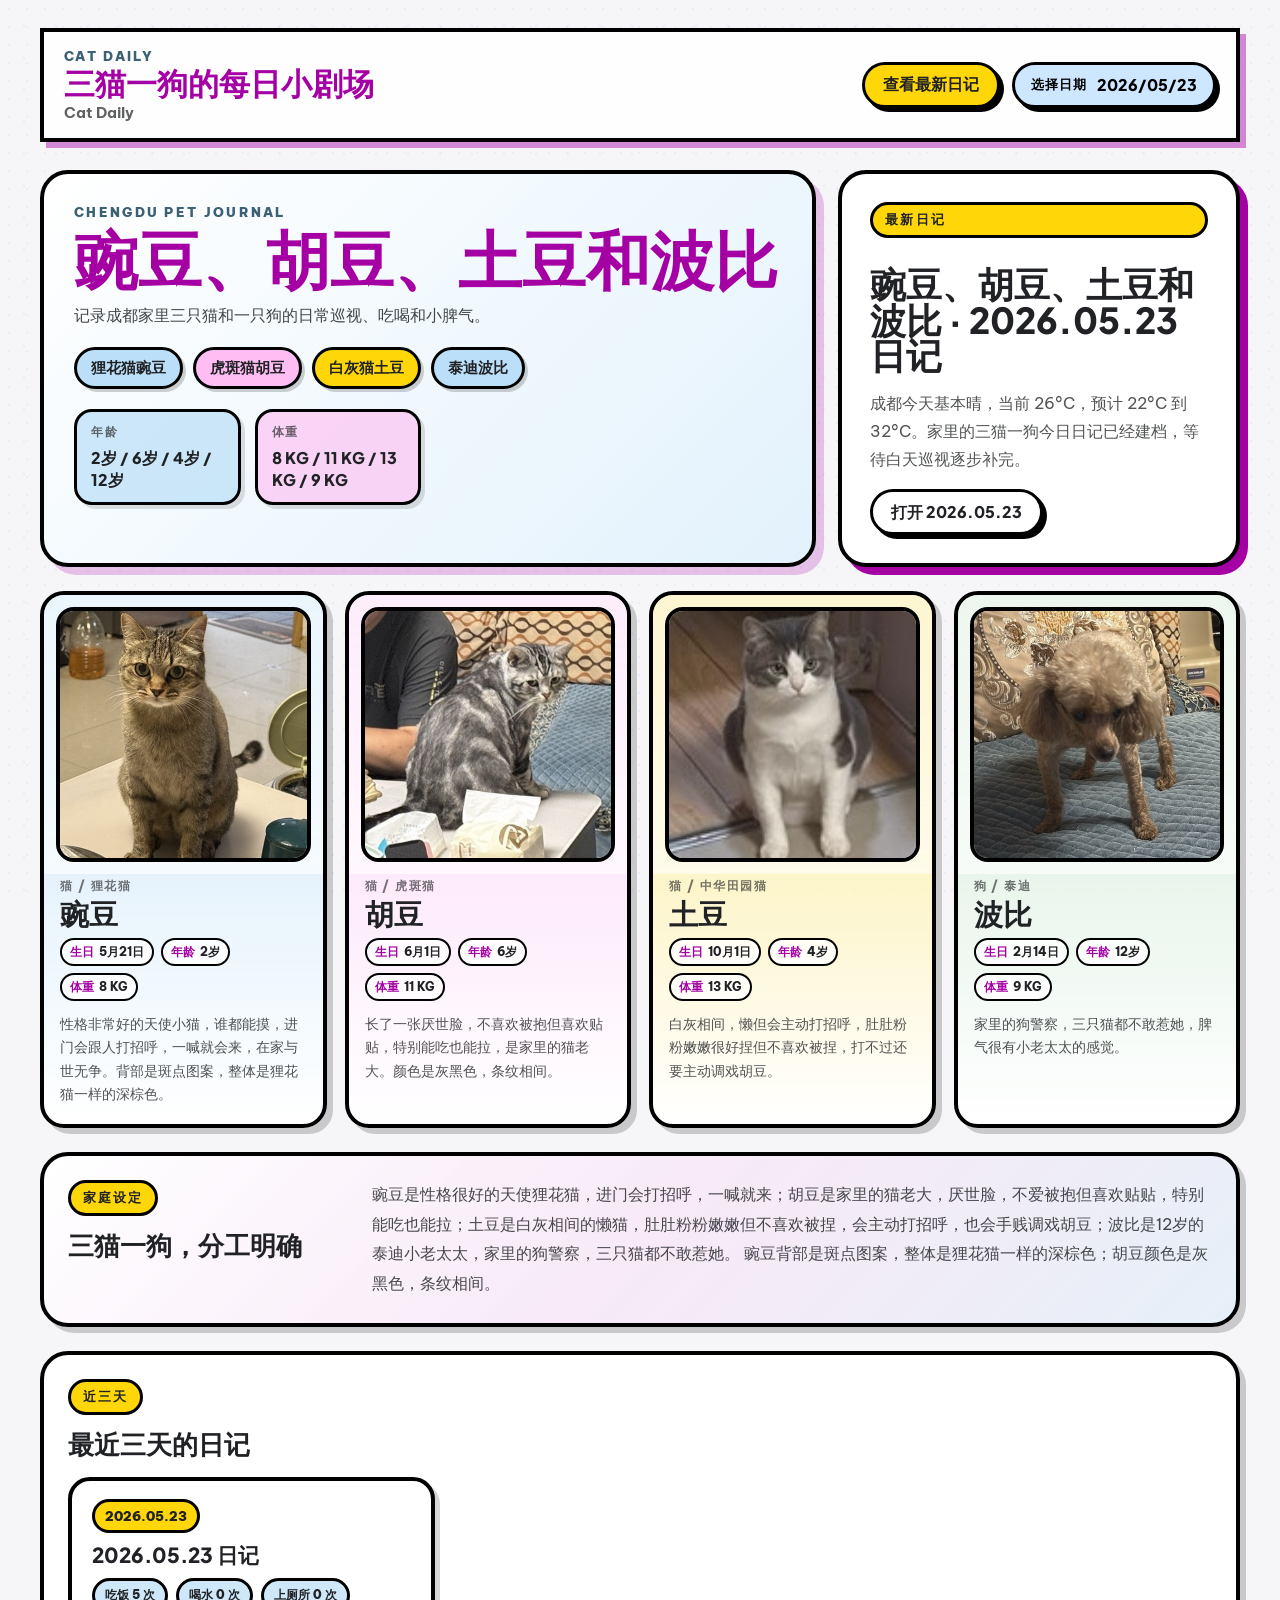
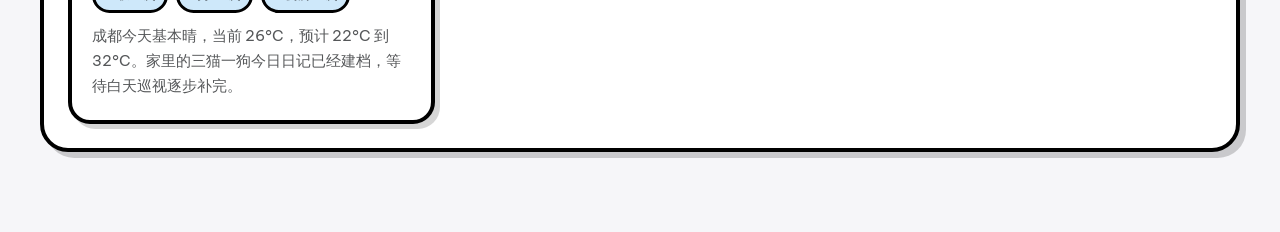
==== index.html @ d57e3977 "Deploy cat-daily site: 2026-06-02 23:33:23 +0800" ====
<!doctype html>
<html lang="zh-CN">
  <head>
    <meta charset="utf-8">
    <meta name="viewport" content="width=device-width, initial-scale=1">
    <title>三猫一狗的每日小剧场</title>
    <link rel="stylesheet" href="./site.css">
    <link rel="preconnect" href="https://fonts.googleapis.com">
    <link rel="preconnect" href="https://fonts.gstatic.com" crossorigin>
    <link href="https://fonts.googleapis.com/css2?family=Plus+Jakarta+Sans:wght@700;800&family=Be+Vietnam+Pro:wght@400;500;700;900&display=swap" rel="stylesheet">
  </head>
  <body>
    <div class="shell">
      <header class="topbar">
        <div class="brand">
          <p class="eyebrow">Cat Daily</p>
          <h1 class="brand-title">三猫一狗的每日小剧场</h1>
          <p class="brand-subtitle">Cat Daily</p>
        </div>
        <div class="topbar-actions">
          <a class="button button-primary" href="days/2026-05-23/index.html">查看最新日记</a>
          <div class="calendar-picker">
            <button id="calendar-trigger" class="date-picker-shell" type="button" aria-expanded="false" aria-controls="calendar-popover">
              <span class="date-picker-label">选择日期</span>
              <span id="calendar-trigger-text" class="date-picker-value">2026.05.23</span>
            </button>
            <div id="calendar-popover" class="calendar-popover" hidden>
              <div class="calendar-head">
                <button id="calendar-prev" class="calendar-nav" type="button" aria-label="上个月">←</button>
                <div id="calendar-month-label" class="calendar-month-label"></div>
                <button id="calendar-next" class="calendar-nav" type="button" aria-label="下个月">→</button>
              </div>
              <div class="calendar-legend" aria-hidden="true">
                <span class="calendar-legend-chip is-available">有日志</span>
                <span class="calendar-legend-chip is-unavailable">无日志</span>
              </div>
              <div class="calendar-weekdays">
                <span>日</span>
                <span>一</span>
                <span>二</span>
                <span>三</span>
                <span>四</span>
                <span>五</span>
                <span>六</span>
              </div>
              <div id="calendar-grid" class="calendar-grid"></div>
            </div>
          </div>
        </div>
      </header>

      <section class="home-hero">
        <div class="hero-copy-block">
          <p class="eyebrow">Chengdu Pet Journal</p>
          <h2 class="home-headline">豌豆、胡豆、土豆和波比</h2>
          <p class="lead profile-tagline">记录成都家里三只猫和一只狗的日常巡视、吃喝和小脾气。</p>
          <div class="chip-row"><span class="chip chip-primary">狸花猫豌豆</span><span class="chip chip-secondary">虎斑猫胡豆</span><span class="chip chip-tertiary">白灰猫土豆</span><span class="chip chip-primary">泰迪波比</span></div>
          <div class="profile-facts profile-facts-wide">
            
            <div class="fact-card">
              <p class="fact-label">年龄</p>
              <p class="fact-value">2岁 / 6岁 / 4岁 / 12岁</p>
            </div>
            
            <div class="fact-card">
              <p class="fact-label">体重</p>
              <p class="fact-value">8 KG / 11 KG / 13 KG / 9 KG</p>
            </div>
            
          </div>
        </div>
        <a class="latest-card panel panel-pop" href="days/2026-05-23/index.html" aria-label="查看最新日记">
          <span class="kicker">最新日记</span>
          <h3 class="latest-title">豌豆、胡豆、土豆和波比 · 2026.05.23 日记</h3>
          <p class="latest-summary">成都今天基本晴，当前 26°C，预计 22°C 到 32°C。家里的三猫一狗今日日记已经建档，等待白天巡视逐步补完。</p>
          <span class="pill-link latest-link">打开 2026.05.23</span>
        </a>
      </section>

      <section class="pet-roster" aria-label="宠物档案">
        
            <article class="pet-card tone-wandou">
              <div class="pet-avatar-wrap"><img class="pet-avatar-image" src="media/services/catdaily-journal/assets/references/wandou/crops/0011_IMG_3956.jpg" alt="豌豆"></div>
              <div class="pet-card-copy">
                <p class="pet-meta">猫 / 狸花猫</p>
                <h3 class="pet-name">豌豆</h3>
                <div class="pet-mini-facts"><span class="pet-mini-fact"><strong>生日</strong>5月21日</span><span class="pet-mini-fact"><strong>年龄</strong>2岁</span><span class="pet-mini-fact"><strong>体重</strong>8 KG</span></div>
                <p class="pet-personality">性格非常好的天使小猫，谁都能摸，进门会跟人打招呼，一喊就会来，在家与世无争。背部是斑点图案，整体是狸花猫一样的深棕色。</p>
              </div>
            </article>
            
            <article class="pet-card tone-hudou">
              <div class="pet-avatar-wrap"><img class="pet-avatar-image" src="media/services/catdaily-journal/assets/references/hudou/crops/0014_IMG_3966.jpg" alt="胡豆"></div>
              <div class="pet-card-copy">
                <p class="pet-meta">猫 / 虎斑猫</p>
                <h3 class="pet-name">胡豆</h3>
                <div class="pet-mini-facts"><span class="pet-mini-fact"><strong>生日</strong>6月1日</span><span class="pet-mini-fact"><strong>年龄</strong>6岁</span><span class="pet-mini-fact"><strong>体重</strong>11 KG</span></div>
                <p class="pet-personality">长了一张厌世脸，不喜欢被抱但喜欢贴贴，特别能吃也能拉，是家里的猫老大。颜色是灰黑色，条纹相间。</p>
              </div>
            </article>
            
            <article class="pet-card tone-tudou">
              <div class="pet-avatar-wrap"><img class="pet-avatar-image" src="media/services/catdaily-journal/assets/references/tudou/crops/0013_IMG_3978.jpg" alt="土豆"></div>
              <div class="pet-card-copy">
                <p class="pet-meta">猫 / 中华田园猫</p>
                <h3 class="pet-name">土豆</h3>
                <div class="pet-mini-facts"><span class="pet-mini-fact"><strong>生日</strong>10月1日</span><span class="pet-mini-fact"><strong>年龄</strong>4岁</span><span class="pet-mini-fact"><strong>体重</strong>13 KG</span></div>
                <p class="pet-personality">白灰相间，懒但会主动打招呼，肚肚粉粉嫩嫩很好捏但不喜欢被捏，打不过还要主动调戏胡豆。</p>
              </div>
            </article>
            
            <article class="pet-card tone-bobi">
              <div class="pet-avatar-wrap"><img class="pet-avatar-image" src="media/services/catdaily-journal/assets/references/bobi/crops/0005_IMG_3937.jpg" alt="波比"></div>
              <div class="pet-card-copy">
                <p class="pet-meta">狗 / 泰迪</p>
                <h3 class="pet-name">波比</h3>
                <div class="pet-mini-facts"><span class="pet-mini-fact"><strong>生日</strong>2月14日</span><span class="pet-mini-fact"><strong>年龄</strong>12岁</span><span class="pet-mini-fact"><strong>体重</strong>9 KG</span></div>
                <p class="pet-personality">家里的狗警察，三只猫都不敢惹她，脾气很有小老太太的感觉。</p>
              </div>
            </article>
            
      </section>

      <section class="panel story-panel">
        <div>
          <span class="kicker">家庭设定</span>
          <h2 class="section-title">三猫一狗，分工明确</h2>
        </div>
        <p class="story-panel-text">豌豆是性格很好的天使狸花猫，进门会打招呼，一喊就来；胡豆是家里的猫老大，厌世脸，不爱被抱但喜欢贴贴，特别能吃也能拉；土豆是白灰相间的懒猫，肚肚粉粉嫩嫩但不喜欢被捏，会主动打招呼，也会手贱调戏胡豆；波比是12岁的泰迪小老太太，家里的狗警察，三只猫都不敢惹她。 豌豆背部是斑点图案，整体是狸花猫一样的深棕色；胡豆颜色是灰黑色，条纹相间。</p>
      </section>

      <section id="archives" class="panel archive-panel">
        <span class="kicker">近三天</span>
        <h2 class="section-title">最近三天的日记</h2>
        <div class="archive-grid">
          
            <a class="archive-card" href="days/2026-05-23/index.html">
              <span class="archive-date">2026.05.23</span>
              <h3 class="archive-title">2026.05.23 日记</h3>
              <div class="archive-meta"><span class="archive-meta-chip">吃饭 5 次</span><span class="archive-meta-chip">喝水 0 次</span><span class="archive-meta-chip">上厕所 0 次</span></div>
              <p class="archive-summary">成都今天基本晴，当前 26°C，预计 22°C 到 32°C。家里的三猫一狗今日日记已经建档，等待白天巡视逐步补完。</p>
            </a>
            
        </div>
      </section>
    </div>
    <script>
      (function () {
        const days = {"2026-05-23": "days/2026-05-23/index.html"};
        const trigger = document.getElementById("calendar-trigger");
        const triggerText = document.getElementById("calendar-trigger-text");
        const popover = document.getElementById("calendar-popover");
        const grid = document.getElementById("calendar-grid");
        const monthLabel = document.getElementById("calendar-month-label");
        const prevButton = document.getElementById("calendar-prev");
        const nextButton = document.getElementById("calendar-next");
        if (!trigger || !triggerText || !popover || !grid || !monthLabel || !prevButton || !nextButton) {
          return;
        }

        const availableDates = Object.keys(days).sort();
        if (!availableDates.length) {
          return;
        }

        const selectedDate = "2026-05-23";
        let cursor = new Date(selectedDate + "T00:00:00");

        function formatMonthLabel(date) {
          return `${date.getFullYear()}年${String(date.getMonth() + 1).padStart(2, "0")}月`;
        }

        function formatDateKey(date) {
          const y = date.getFullYear();
          const m = String(date.getMonth() + 1).padStart(2, "0");
          const d = String(date.getDate()).padStart(2, "0");
          return `${y}-${m}-${d}`;
        }

        function formatDisplayValue(dateKey) {
          return dateKey.replace(/-/g, "/");
        }

        function renderCalendar() {
          const year = cursor.getFullYear();
          const month = cursor.getMonth();
          const firstDay = new Date(year, month, 1);
          const offset = firstDay.getDay();
          const start = new Date(year, month, 1 - offset);
          monthLabel.textContent = formatMonthLabel(cursor);
          grid.innerHTML = "";

          for (let index = 0; index < 42; index += 1) {
            const current = new Date(start);
            current.setDate(start.getDate() + index);
            const dateKey = formatDateKey(current);
            const isCurrentMonth = current.getMonth() === month;
            const isAvailable = Object.prototype.hasOwnProperty.call(days, dateKey);
            const isSelected = dateKey === selectedDate;

            const button = document.createElement("button");
            button.type = "button";
            button.className = "calendar-day";
            button.textContent = String(current.getDate());

            if (!isCurrentMonth) {
              button.classList.add("is-other-month");
            }
            if (isAvailable) {
              button.classList.add("is-available");
            } else {
              button.classList.add("is-unavailable");
            }
            if (isSelected) {
              button.classList.add("is-selected");
            }

            if (isAvailable) {
              button.addEventListener("click", () => {
                window.location.href = days[dateKey];
              });
            } else {
              button.disabled = true;
            }

            grid.appendChild(button);
          }
          triggerText.textContent = formatDisplayValue(selectedDate);
        }

        trigger.addEventListener("click", () => {
          const nextState = popover.hidden;
          popover.hidden = !nextState;
          trigger.setAttribute("aria-expanded", String(nextState));
        });

        document.addEventListener("click", (event) => {
          if (popover.hidden) {
            return;
          }
          if (popover.contains(event.target) || trigger.contains(event.target)) {
            return;
          }
          popover.hidden = true;
          trigger.setAttribute("aria-expanded", "false");
        });

        prevButton.addEventListener("click", () => {
          cursor = new Date(cursor.getFullYear(), cursor.getMonth() - 1, 1);
          renderCalendar();
        });

        nextButton.addEventListener("click", () => {
          cursor = new Date(cursor.getFullYear(), cursor.getMonth() + 1, 1);
          renderCalendar();
        });

        renderCalendar();
      })();
    </script>
  </body>
</html>
---- site.css ----
:root {
  --bg: #f6f6f9;
  --paper: #ffffff;
  --ink: #202225;
  --primary: #3c6074;
  --primary-soft: #bbdff8;
  --secondary: #a400a4;
  --secondary-soft: #ffbdf3;
  --tertiary: #ffd709;
  --night: #171b3a;
  --border: #000000;
  --shadow: 8px 8px 0 0 var(--secondary);
  --shadow-soft: 6px 6px 0 0 rgba(0, 0, 0, 0.18);
  --radius-lg: 28px;
  --radius-md: 20px;
  --radius-sm: 14px;
}

* {
  box-sizing: border-box;
}

html {
  scroll-behavior: smooth;
}

body {
  margin: 0;
  font-family: "Be Vietnam Pro", "Noto Sans SC", sans-serif;
  color: var(--ink);
  background:
    radial-gradient(circle at 15% 20%, rgba(164, 0, 164, 0.08), transparent 0 18rem),
    radial-gradient(circle at 85% 10%, rgba(60, 96, 116, 0.12), transparent 0 20rem),
    radial-gradient(circle at 50% 80%, rgba(255, 215, 9, 0.1), transparent 0 18rem),
    var(--bg);
}

body::before {
  content: "";
  position: fixed;
  inset: 0;
  pointer-events: none;
  opacity: 0.06;
  background-image:
    radial-gradient(var(--primary) 1.5px, transparent 1.5px),
    radial-gradient(var(--secondary) 1px, transparent 1px);
  background-size: 18px 18px, 32px 32px;
  background-position: 0 0, 8px 10px;
}

a {
  color: inherit;
  text-decoration: none;
}

img {
  display: block;
  max-width: 100%;
}

.shell {
  position: relative;
  z-index: 1;
  max-width: 1240px;
  margin: 0 auto;
  padding: 28px 20px 80px;
}

.topbar {
  position: sticky;
  top: 0;
  z-index: 20;
  display: flex;
  justify-content: space-between;
  align-items: center;
  gap: 16px;
  margin-bottom: 28px;
  padding: 16px 20px;
  border: 4px solid var(--border);
  background: rgba(255, 255, 255, 0.86);
  backdrop-filter: blur(10px);
  box-shadow: 6px 6px 0 0 rgba(164, 0, 164, 0.45);
}

.brand {
  display: flex;
  flex-direction: column;
  gap: 4px;
}

.eyebrow {
  margin: 0;
  font-size: 0.8rem;
  font-weight: 900;
  text-transform: uppercase;
  letter-spacing: 0.18em;
  color: var(--primary);
}

.brand-title {
  margin: 0;
  font-family: "Plus Jakarta Sans", "Noto Sans SC", sans-serif;
  font-size: clamp(1.6rem, 2.4vw, 2.6rem);
  font-weight: 900;
  line-height: 1;
  color: var(--secondary);
}

.brand-subtitle {
  margin: 0;
  font-size: 0.95rem;
  font-weight: 700;
  color: rgba(32, 34, 37, 0.72);
}

.topbar-actions {
  display: flex;
  flex-wrap: wrap;
  gap: 12px;
  justify-content: flex-end;
}

.date-picker-shell {
  display: inline-flex;
  align-items: center;
  gap: 10px;
  min-height: 46px;
  padding: 0 16px;
  border: 3px solid var(--border);
  border-radius: 999px;
  background: #cce7ff;
  box-shadow: 4px 4px 0 0 var(--border);
  font-family: "Plus Jakarta Sans", "Noto Sans SC", sans-serif;
  font-weight: 800;
  cursor: pointer;
}

.date-picker-label {
  font-size: 0.82rem;
  letter-spacing: 0.08em;
  text-transform: uppercase;
}

.date-picker-value {
  font-size: 1rem;
}

.calendar-picker {
  position: relative;
}

.calendar-popover {
  position: absolute;
  top: calc(100% + 14px);
  right: 0;
  width: 360px;
  padding: 18px;
  border: 4px solid var(--border);
  border-radius: 24px;
  background: linear-gradient(180deg, rgba(255, 255, 255, 0.98), rgba(255, 189, 243, 0.18));
  box-shadow: 10px 10px 0 0 rgba(164, 0, 164, 0.28);
}

.calendar-legend {
  display: flex;
  gap: 10px;
  margin-bottom: 12px;
}

.calendar-legend-chip {
  display: inline-flex;
  align-items: center;
  justify-content: center;
  padding: 6px 12px;
  border: 3px solid var(--border);
  border-radius: 999px;
  font-size: 0.76rem;
  font-weight: 900;
  letter-spacing: 0.08em;
}

.calendar-legend-chip.is-available {
  background: linear-gradient(180deg, rgba(255, 215, 9, 0.95), rgba(255, 240, 166, 0.95));
  box-shadow: 4px 4px 0 0 rgba(164, 0, 164, 0.18);
}

.calendar-legend-chip.is-unavailable {
  background: #ececf0;
  color: rgba(32, 34, 37, 0.44);
  border-color: rgba(0, 0, 0, 0.24);
  filter: grayscale(1);
}

.calendar-head {
  display: grid;
  grid-template-columns: 48px 1fr 48px;
  align-items: center;
  gap: 10px;
  margin-bottom: 14px;
}

.calendar-month-label {
  text-align: center;
  font-family: "Plus Jakarta Sans", "Noto Sans SC", sans-serif;
  font-size: 1.2rem;
  font-weight: 900;
}

.calendar-nav {
  min-height: 44px;
  border: 3px solid var(--border);
  border-radius: 16px;
  background: var(--paper);
  font-family: "Plus Jakarta Sans", "Noto Sans SC", sans-serif;
  font-size: 1.2rem;
  font-weight: 900;
  cursor: pointer;
  box-shadow: 4px 4px 0 0 var(--border);
}

.calendar-weekdays,
.calendar-grid {
  display: grid;
  grid-template-columns: repeat(7, minmax(0, 1fr));
  gap: 8px;
}

.calendar-weekdays {
  margin-bottom: 10px;
}

.calendar-weekdays span {
  text-align: center;
  font-size: 0.85rem;
  font-weight: 900;
  color: rgba(32, 34, 37, 0.68);
}

.calendar-day {
  min-height: 42px;
  border: 3px solid var(--border);
  border-radius: 14px;
  background: var(--paper);
  font-family: "Plus Jakarta Sans", "Noto Sans SC", sans-serif;
  font-size: 0.98rem;
  font-weight: 900;
  cursor: pointer;
  transition: transform 0.18s ease, box-shadow 0.18s ease, background 0.18s ease;
}

.calendar-day.is-available {
  background: linear-gradient(180deg, rgba(255, 215, 9, 0.95), rgba(255, 240, 166, 0.95));
  box-shadow: 5px 5px 0 0 rgba(164, 0, 164, 0.22);
}

.calendar-day.is-available:hover {
  transform: translate(-1px, -1px) rotate(-2deg);
  box-shadow: 7px 7px 0 0 rgba(164, 0, 164, 0.28);
}

.calendar-day.is-selected {
  background: linear-gradient(180deg, rgba(164, 0, 164, 0.92), rgba(214, 89, 214, 0.92));
  color: #ffffff;
  box-shadow: 6px 6px 0 0 rgba(0, 0, 0, 0.2);
}

.calendar-day.is-unavailable {
  background: #ececf0;
  color: rgba(32, 34, 37, 0.4);
  border-color: rgba(0, 0, 0, 0.26);
  filter: grayscale(1);
  cursor: not-allowed;
}

.calendar-day.is-other-month {
  opacity: 0.42;
}

.button,
.pill-link {
  display: inline-flex;
  align-items: center;
  justify-content: center;
  gap: 8px;
  min-height: 46px;
  padding: 0 18px;
  border: 3px solid var(--border);
  border-radius: 999px;
  background: var(--paper);
  font-family: "Plus Jakarta Sans", "Noto Sans SC", sans-serif;
  font-weight: 800;
  cursor: pointer;
  transition: transform 0.18s ease, box-shadow 0.18s ease, background 0.18s ease;
}

.button:hover,
.pill-link:hover {
  transform: translate(2px, 2px);
  box-shadow: none;
}

.button-primary {
  background: var(--tertiary);
  box-shadow: 4px 4px 0 0 var(--border);
}

.button-secondary {
  background: var(--primary-soft);
  box-shadow: 4px 4px 0 0 var(--border);
}

.hero-grid,
.archive-grid,
.stat-grid,
.phase-grid {
  display: grid;
  gap: 22px;
}

.hero-grid {
  grid-template-columns: 1.2fr 1fr;
  align-items: start;
  margin-bottom: 28px;
}

.hero-grid-single {
  grid-template-columns: 1fr;
}

.home-hero {
  display: grid;
  grid-template-columns: minmax(0, 1.45fr) minmax(320px, 0.75fr);
  gap: 22px;
  align-items: stretch;
  margin-bottom: 24px;
}

.hero-copy-block {
  padding: 30px;
  border: 4px solid var(--border);
  border-radius: var(--radius-lg);
  background:
    linear-gradient(135deg, rgba(255, 255, 255, 0.96), rgba(187, 223, 248, 0.42)),
    var(--paper);
  box-shadow: 8px 8px 0 0 rgba(164, 0, 164, 0.22);
}

.home-headline {
  margin: 8px 0 12px;
  font-family: "Plus Jakarta Sans", "Noto Sans SC", sans-serif;
  font-size: clamp(2.4rem, 5vw, 5.8rem);
  line-height: 0.95;
  font-weight: 900;
  color: var(--secondary);
}

.latest-card {
  display: flex;
  flex-direction: column;
  justify-content: space-between;
  gap: 16px;
  padding: 28px;
  background:
    linear-gradient(180deg, rgba(255, 215, 9, 0.82), rgba(255, 255, 255, 0.98));
  transition: transform 0.18s ease, box-shadow 0.18s ease;
}

.latest-card:hover {
  transform: translate(2px, 2px) rotate(1deg);
  box-shadow: 4px 4px 0 0 rgba(164, 0, 164, 0.42);
}

.latest-title {
  margin: 0;
  font-family: "Plus Jakarta Sans", "Noto Sans SC", sans-serif;
  font-size: clamp(1.7rem, 2.8vw, 3.1rem);
  line-height: 1;
  font-weight: 900;
}

.latest-summary {
  margin: 0;
  line-height: 1.75;
  color: rgba(32, 34, 37, 0.78);
}

.latest-link {
  align-self: flex-start;
  background: var(--paper);
  box-shadow: 4px 4px 0 0 var(--border);
}

.panel {
  border: 4px solid var(--border);
  border-radius: var(--radius-lg);
  background: var(--paper);
  box-shadow: var(--shadow-soft);
}

.panel-pop {
  box-shadow: var(--shadow);
}

.profile-panel {
  padding: 28px;
  transform: rotate(-1deg);
}

.profile-panel-wide {
  transform: none;
}

.profile-grid {
  display: grid;
  grid-template-columns: 280px 1fr;
  gap: 28px;
  align-items: start;
}

.profile-grid-wide {
  grid-template-columns: minmax(280px, 380px) 1fr;
  gap: 34px;
  align-items: start;
}

.avatar-frame {
  position: relative;
  padding: 14px 14px 28px;
  border: 4px solid var(--border);
  border-radius: var(--radius-md);
  background: var(--paper);
  box-shadow: 6px 6px 0 0 rgba(164, 0, 164, 0.22);
  transform: rotate(2deg);
}

.avatar-frame-portrait {
  padding: 14px;
  border-radius: 30px;
  transform: rotate(-1deg);
}

.avatar-image {
  aspect-ratio: 1 / 1;
  border: 4px solid var(--border);
  border-radius: 24px;
  background: linear-gradient(135deg, var(--primary-soft), #e7f3ff);
  object-fit: cover;
}

.avatar-image-portrait {
  width: 100%;
  height: auto;
  aspect-ratio: auto;
  border-radius: 24px;
  object-fit: contain;
  object-position: center center;
}

.avatar-caption {
  margin: 14px 0 0;
  text-align: center;
  font-size: 0.86rem;
  font-weight: 900;
  letter-spacing: 0.16em;
  text-transform: uppercase;
  color: var(--primary);
}

.photo-badge {
  position: absolute;
  top: -16px;
  left: 18px;
  display: inline-flex;
  padding: 8px 14px;
  border: 3px solid var(--border);
  border-radius: 999px;
  background: var(--tertiary);
  font-size: 0.78rem;
  font-weight: 900;
  letter-spacing: 0.12em;
  text-transform: uppercase;
  box-shadow: 4px 4px 0 0 rgba(0, 0, 0, 0.16);
}

.profile-copy {
  display: flex;
  flex-direction: column;
}

.profile-title-row {
  display: flex;
  flex-wrap: wrap;
  align-items: center;
  gap: 12px;
  margin-bottom: 4px;
}

.profile-name {
  margin: 0;
}

.gender-badge {
  position: relative;
  display: inline-grid;
  place-items: center;
  width: 84px;
  height: 84px;
  font-family: "Plus Jakarta Sans", "Noto Sans SC", sans-serif;
  font-size: 2.2rem;
  font-weight: 900;
  line-height: 1;
  color: #151515;
  transform: rotate(4deg);
  isolation: isolate;
}

.gender-badge::before {
  content: "";
  position: absolute;
  inset: 0;
  border: 4px solid var(--border);
  border-radius: 999px;
  background: linear-gradient(180deg, rgba(255, 215, 9, 0.98), rgba(255, 232, 138, 0.98));
  z-index: -1;
}

.gender-badge::after {
  content: "";
  position: absolute;
  inset: 10px -8px -8px 10px;
  border-radius: 999px;
  background: rgba(255, 189, 243, 0.95);
  z-index: -2;
}

.profile-tagline {
  margin-top: 6px;
  margin-bottom: 16px;
}

.headline {
  margin: 0 0 12px;
  font-family: "Plus Jakarta Sans", "Noto Sans SC", sans-serif;
  font-size: clamp(2rem, 3.2vw, 3.6rem);
  line-height: 0.95;
  font-weight: 900;
}

.headline strong {
  color: var(--secondary);
}

.lead {
  margin: 0;
  font-size: 1.02rem;
  line-height: 1.75;
  color: rgba(32, 34, 37, 0.84);
}

.chip-row {
  display: flex;
  flex-wrap: wrap;
  gap: 10px;
  margin: 18px 0 20px;
}

.chip {
  padding: 8px 14px;
  border: 3px solid var(--border);
  border-radius: 999px;
  font-size: 0.92rem;
  font-weight: 900;
  box-shadow: 3px 3px 0 0 rgba(0, 0, 0, 0.18);
}

.chip-primary {
  background: var(--primary-soft);
}

.chip-secondary {
  background: var(--secondary-soft);
}

.chip-tertiary {
  background: var(--tertiary);
}

.profile-facts {
  display: grid;
  grid-template-columns: repeat(2, minmax(0, 1fr));
  gap: 12px;
  margin: 8px 0 20px;
}

.profile-facts-wide {
  grid-template-columns: repeat(4, minmax(0, 1fr));
  gap: 14px;
}

.fact-card {
  padding: 12px 14px;
  border: 3px solid var(--border);
  border-radius: 18px;
  background: rgba(255, 255, 255, 0.92);
  box-shadow: 4px 4px 0 0 rgba(0, 0, 0, 0.12);
}

.fact-card:nth-child(4n + 1) {
  background: rgba(187, 223, 248, 0.72);
}

.fact-card:nth-child(4n + 2) {
  background: rgba(255, 189, 243, 0.62);
}

.fact-card:nth-child(4n + 3) {
  background: rgba(255, 215, 9, 0.5);
}

.fact-label {
  margin: 0 0 6px;
  font-size: 0.76rem;
  font-weight: 900;
  letter-spacing: 0.14em;
  text-transform: uppercase;
  color: rgba(32, 34, 37, 0.66);
}

.fact-value {
  margin: 0;
  font-family: "Plus Jakarta Sans", "Noto Sans SC", sans-serif;
  font-size: 1rem;
  font-weight: 800;
  line-height: 1.35;
}

.pet-roster {
  display: grid;
  grid-template-columns: repeat(4, minmax(0, 1fr));
  gap: 18px;
  margin: 0 0 24px;
}

.pet-card {
  display: flex;
  flex-direction: column;
  min-width: 0;
  border: 4px solid var(--border);
  border-radius: 24px;
  background: var(--paper);
  box-shadow: 6px 6px 0 0 rgba(0, 0, 0, 0.18);
  overflow: hidden;
  transition: transform 0.18s ease, box-shadow 0.18s ease;
}

.pet-card:hover {
  transform: translateY(-4px);
  box-shadow: 8px 8px 0 0 rgba(164, 0, 164, 0.22);
}

.pet-card.tone-wandou {
  background: linear-gradient(180deg, rgba(187, 223, 248, 0.78), #fff);
}

.pet-card.tone-hudou {
  background: linear-gradient(180deg, rgba(255, 189, 243, 0.64), #fff);
}

.pet-card.tone-tudou {
  background: linear-gradient(180deg, rgba(255, 215, 9, 0.46), #fff);
}

.pet-card.tone-bobi {
  background: linear-gradient(180deg, rgba(198, 229, 205, 0.82), #fff);
}

.pet-avatar-wrap {
  padding: 12px;
  background: rgba(255, 255, 255, 0.6);
}

.pet-avatar-image,
.pet-avatar-placeholder {
  width: 100%;
  aspect-ratio: 1 / 1;
  border: 4px solid var(--border);
  border-radius: 18px;
  object-fit: cover;
  background: linear-gradient(135deg, rgba(187, 223, 248, 0.8), rgba(255, 215, 9, 0.55));
}

.pet-avatar-placeholder {
  display: grid;
  place-items: center;
  font-family: "Plus Jakarta Sans", "Noto Sans SC", sans-serif;
  font-size: 1.8rem;
  font-weight: 900;
  color: var(--primary);
}

.pet-card-copy {
  display: flex;
  flex: 1;
  flex-direction: column;
  padding: 4px 16px 18px;
}

.pet-meta {
  margin: 0 0 4px;
  font-size: 0.78rem;
  font-weight: 900;
  letter-spacing: 0.12em;
  text-transform: uppercase;
  color: rgba(32, 34, 37, 0.62);
}

.pet-name {
  margin: 0 0 10px;
  font-family: "Plus Jakarta Sans", "Noto Sans SC", sans-serif;
  font-size: 1.8rem;
  line-height: 1;
  font-weight: 900;
}

.pet-mini-facts {
  display: flex;
  flex-wrap: wrap;
  gap: 7px;
  margin-bottom: 12px;
}

.pet-mini-fact {
  display: inline-flex;
  gap: 5px;
  align-items: center;
  padding: 5px 8px;
  border: 2px solid var(--border);
  border-radius: 999px;
  background: rgba(255, 255, 255, 0.78);
  font-size: 0.74rem;
  font-weight: 800;
  line-height: 1.2;
}

.pet-mini-fact strong {
  font-weight: 900;
  color: var(--secondary);
}

.pet-personality {
  margin: 0;
  font-size: 0.9rem;
  line-height: 1.62;
  color: rgba(32, 34, 37, 0.78);
}

.story-panel {
  display: grid;
  grid-template-columns: 280px 1fr;
  gap: 24px;
  align-items: start;
  margin-bottom: 24px;
  padding: 24px;
  background: linear-gradient(135deg, rgba(255, 255, 255, 0.96), rgba(255, 189, 243, 0.22), rgba(187, 223, 248, 0.26));
}

.story-panel-text {
  margin: 0;
  font-size: 1rem;
  line-height: 1.85;
  color: rgba(32, 34, 37, 0.82);
}

.featured-panel {
  padding: 26px;
  background: linear-gradient(180deg, rgba(255, 255, 255, 0.98), rgba(255, 189, 243, 0.26));
  transform: rotate(1deg);
}

.section-title {
  margin: 0 0 14px;
  font-family: "Plus Jakarta Sans", "Noto Sans SC", sans-serif;
  font-size: clamp(1.4rem, 2vw, 2rem);
  font-weight: 900;
}

.kicker {
  display: inline-flex;
  margin-bottom: 12px;
  padding: 6px 12px;
  border: 3px solid var(--border);
  border-radius: 999px;
  background: var(--tertiary);
  font-size: 0.8rem;
  font-weight: 900;
  letter-spacing: 0.16em;
  text-transform: uppercase;
}

.featured-summary {
  margin: 14px 0 18px;
  line-height: 1.75;
}

.stat-grid {
  grid-template-columns: repeat(3, minmax(0, 1fr));
  margin-bottom: 28px;
}

.stat-card {
  padding: 20px;
  border: 4px solid var(--border);
  border-radius: var(--radius-md);
  background: var(--paper);
}

.stat-card.food {
  background: linear-gradient(180deg, rgba(187, 223, 248, 0.96), rgba(255, 255, 255, 1));
}

.stat-card.water {
  background: linear-gradient(180deg, rgba(255, 189, 243, 0.78), rgba(255, 255, 255, 1));
}

.stat-card.litter {
  background: linear-gradient(180deg, rgba(255, 215, 9, 0.54), rgba(255, 255, 255, 1));
}

.stat-label {
  margin: 0 0 8px;
  font-size: 0.8rem;
  font-weight: 900;
  letter-spacing: 0.16em;
  text-transform: uppercase;
}

.stat-value {
  margin: 0;
  font-family: "Plus Jakarta Sans", "Noto Sans SC", sans-serif;
  font-size: clamp(1.5rem, 3vw, 2.6rem);
  font-weight: 900;
}

.stat-detail {
  margin: 10px 0 0;
  font-size: 0.95rem;
  line-height: 1.6;
  color: rgba(32, 34, 37, 0.72);
}

.schedule-panel,
.archive-panel,
.summary-panel,
.phase-section {
  padding: 24px;
}

.schedule-list {
  display: grid;
  gap: 14px;
}

.schedule-item {
  display: flex;
  gap: 14px;
  align-items: start;
  padding: 14px 16px;
  border: 3px solid var(--border);
  border-radius: 18px;
  background: rgba(255, 255, 255, 0.74);
}

.schedule-time {
  flex: 0 0 116px;
  font-family: "Plus Jakarta Sans", "Noto Sans SC", sans-serif;
  font-weight: 900;
  color: var(--secondary);
}

.archive-grid {
  grid-template-columns: repeat(3, minmax(0, 1fr));
}

.archive-card {
  display: flex;
  flex-direction: column;
  gap: 10px;
  padding: 18px 20px 22px;
  border: 4px solid var(--border);
  border-radius: 22px;
  background: var(--paper);
  box-shadow: 5px 5px 0 0 rgba(0, 0, 0, 0.16);
  transition: transform 0.18s ease, box-shadow 0.18s ease;
}

.archive-card:hover {
  transform: translateY(-4px) rotate(1deg);
  box-shadow: 8px 8px 0 0 rgba(164, 0, 164, 0.22);
}

.archive-date {
  display: inline-flex;
  align-self: start;
  padding: 6px 10px;
  border: 3px solid var(--border);
  border-radius: 999px;
  background: var(--tertiary);
  font-size: 0.82rem;
  font-weight: 900;
}

.archive-title {
  margin: 0;
  font-family: "Plus Jakarta Sans", "Noto Sans SC", sans-serif;
  font-size: 1.3rem;
  font-weight: 900;
  line-height: 1.2;
}

.archive-summary {
  margin: 0;
  font-size: 0.95rem;
  line-height: 1.65;
  color: rgba(32, 34, 37, 0.76);
}

.archive-meta {
  display: flex;
  flex-wrap: wrap;
  gap: 8px;
}

.archive-meta-chip {
  display: inline-flex;
  padding: 6px 10px;
  border: 3px solid var(--border);
  border-radius: 999px;
  background: rgba(187, 223, 248, 0.72);
  font-size: 0.78rem;
  font-weight: 900;
}

.day-layout {
  display: grid;
  gap: 26px;
}

.summary-panel {
  display: grid;
  grid-template-columns: 320px 1fr;
  gap: 24px;
  align-items: start;
  margin-bottom: 28px;
}

.cover-frame {
  padding: 16px 16px 24px;
}

.stamp-frame {
  position: relative;
  border: 0;
  border-radius: 26px;
  background:
    linear-gradient(135deg, rgba(255, 215, 9, 0.36), rgba(255, 189, 243, 0.28), rgba(187, 223, 248, 0.42));
  box-shadow: 6px 6px 0 0 rgba(255, 215, 9, 0.28);
  overflow: hidden;
  isolation: isolate;
}

.stamp-frame::before {
  content: "";
  position: absolute;
  inset: 0;
  z-index: 2;
  pointer-events: none;
  background:
    radial-gradient(circle at 14px 0, var(--paper) 0 7px, transparent 7.5px) top left / 28px 16px repeat-x,
    radial-gradient(circle at 14px 100%, var(--paper) 0 7px, transparent 7.5px) bottom left / 28px 16px repeat-x,
    radial-gradient(circle at 0 14px, var(--paper) 0 7px, transparent 7.5px) top left / 16px 28px repeat-y,
    radial-gradient(circle at 100% 14px, var(--paper) 0 7px, transparent 7.5px) top right / 16px 28px repeat-y;
}

.stamp-frame-cover::after,
.stamp-frame-slot::after {
  content: "";
  position: absolute;
  inset: 10px;
  z-index: 0;
  border: 3px dashed rgba(0, 0, 0, 0.22);
  border-radius: 20px;
}

.cover-image {
  position: relative;
  z-index: 1;
  aspect-ratio: 1 / 1;
  border: 0;
  border-radius: 14px;
  object-fit: cover;
  background: linear-gradient(135deg, rgba(187, 223, 248, 0.7), rgba(255, 189, 243, 0.6));
}

.previewable-image {
  cursor: zoom-in;
  transition: transform 0.18s ease;
}

.previewable-image:hover {
  transform: scale(1.015);
}

.previewable-image:focus-visible {
  outline: 4px solid rgba(164, 0, 164, 0.55);
  outline-offset: 3px;
}

.date-badge {
  display: inline-flex;
  margin-bottom: 14px;
  padding: 8px 14px;
  border: 3px solid var(--border);
  border-radius: 999px;
  background: var(--tertiary);
  font-weight: 900;
}

.story-box {
  padding: 18px 20px;
  border: 3px dashed var(--border);
  border-radius: 18px;
  background: rgba(255, 215, 9, 0.14);
  line-height: 1.8;
}

.phase-section {
  border: 4px solid var(--border);
  border-radius: var(--radius-lg);
}

.phase-midnight {
  background: linear-gradient(180deg, rgba(23, 27, 58, 0.96), rgba(52, 58, 114, 0.92));
  color: #ffffff;
}

.phase-daylight {
  background: linear-gradient(180deg, rgba(187, 223, 248, 0.72), rgba(255, 255, 255, 0.95));
}

.phase-evening {
  background: linear-gradient(180deg, rgba(255, 215, 9, 0.36), rgba(255, 189, 243, 0.24), rgba(255, 255, 255, 0.94));
}

.phase-header {
  display: flex;
  align-items: center;
  gap: 14px;
  margin-bottom: 18px;
}

.phase-title {
  margin: 0;
  display: inline-flex;
  padding: 8px 14px;
  border: 3px solid var(--border);
  border-radius: 999px;
  background: var(--paper);
  font-family: "Plus Jakarta Sans", "Noto Sans SC", sans-serif;
  font-size: 1.1rem;
  font-weight: 900;
  color: var(--ink);
}

.phase-rule {
  flex: 1;
  height: 4px;
  border-radius: 999px;
  background: currentColor;
  opacity: 0.35;
}

.phase-grid {
  grid-template-columns: repeat(4, minmax(0, 1fr));
}

.slot-card {
  display: flex;
  flex-direction: column;
  gap: 10px;
  padding: 12px 12px 18px;
  border: 4px solid var(--border);
  border-radius: 20px;
  background: var(--paper);
  color: var(--ink);
  box-shadow: 4px 4px 0 0 rgba(0, 0, 0, 0.15);
  transition: transform 0.18s ease, box-shadow 0.18s ease;
}

.slot-card:hover {
  transform: translateY(-3px);
  box-shadow: 6px 6px 0 0 rgba(164, 0, 164, 0.18);
}

.slot-card:nth-child(odd) {
  transform: rotate(-1.2deg);
}

.slot-card:nth-child(even) {
  transform: rotate(1.2deg);
}

.slot-card:nth-child(odd):hover,
.slot-card:nth-child(even):hover {
  transform: translateY(-3px) rotate(0deg);
}

.slot-image {
  position: relative;
  z-index: 1;
  aspect-ratio: 1 / 1;
  border: 0;
  border-radius: 12px;
  background: linear-gradient(135deg, rgba(187, 223, 248, 0.8), rgba(255, 189, 243, 0.7));
  object-fit: cover;
}

.slot-placeholder {
  display: grid;
  place-items: center;
  position: relative;
  z-index: 1;
  aspect-ratio: 1 / 1;
  border: 0;
  border-radius: 12px;
  background:
    radial-gradient(circle at 30% 30%, rgba(255, 255, 255, 0.5), transparent 0 32%),
    linear-gradient(135deg, rgba(187, 223, 248, 0.9), rgba(255, 215, 9, 0.5));
  font-family: "Plus Jakarta Sans", "Noto Sans SC", sans-serif;
  font-size: 2.2rem;
  font-weight: 900;
  color: var(--primary);
}

.stamp-frame-slot {
  padding: 14px;
  margin-bottom: 2px;
  box-shadow: 4px 4px 0 0 rgba(255, 215, 9, 0.4);
}

.slot-time {
  margin: 0;
  font-family: "Plus Jakarta Sans", "Noto Sans SC", sans-serif;
  font-size: 0.82rem;
  font-weight: 900;
  letter-spacing: 0.16em;
  text-transform: uppercase;
  color: var(--primary);
}

.slot-badge {
  display: inline-flex;
  align-self: start;
  padding: 5px 10px;
  border: 3px solid var(--border);
  border-radius: 999px;
  background: var(--secondary-soft);
  font-size: 0.76rem;
  font-weight: 900;
}

.slot-title {
  margin: 0;
  font-family: "Plus Jakarta Sans", "Noto Sans SC", sans-serif;
  font-size: 1rem;
  font-weight: 900;
}

.slot-description {
  margin: 0;
  font-size: 0.9rem;
  line-height: 1.65;
  color: rgba(32, 34, 37, 0.76);
}

.footer-note {
  margin-top: 28px;
  text-align: center;
  font-size: 0.92rem;
  line-height: 1.7;
  color: rgba(32, 34, 37, 0.68);
}

body.lightbox-open {
  overflow: hidden;
}

.lightbox {
  position: fixed;
  inset: 0;
  z-index: 120;
  display: grid;
  place-items: center;
  padding: 28px;
}

.lightbox[hidden] {
  display: none !important;
}

.lightbox-backdrop {
  position: absolute;
  inset: 0;
  background: rgba(18, 20, 24, 0.78);
  backdrop-filter: blur(8px);
}

.lightbox-dialog {
  position: relative;
  z-index: 1;
  display: grid;
  grid-template-columns: minmax(0, 1fr);
  justify-items: center;
  gap: 14px;
  width: min(960px, calc(100vw - 40px));
  max-height: calc(100vh - 40px);
  padding: 18px 18px 16px;
  border: 4px solid var(--border);
  border-radius: 28px;
  background: linear-gradient(135deg, rgba(255, 255, 255, 0.98), rgba(255, 250, 235, 0.98));
  box-shadow: 10px 10px 0 0 rgba(255, 215, 9, 0.3);
}

.lightbox-close {
  justify-self: end;
  padding: 8px 14px;
  border: 3px solid var(--border);
  border-radius: 999px;
  background: var(--secondary-soft);
  font: inherit;
  font-weight: 900;
  cursor: pointer;
}

.lightbox-image {
  display: block;
  width: auto;
  max-width: 100%;
  min-height: min(52vw, 280px);
  max-height: calc(100vh - 180px);
  margin: 0 auto;
  border-radius: 18px;
  object-fit: contain;
  background: linear-gradient(135deg, rgba(187, 223, 248, 0.26), rgba(255, 189, 243, 0.2));
}

.lightbox-caption {
  margin: 0;
  width: 100%;
  text-align: center;
  font-size: 0.92rem;
  font-weight: 800;
  color: rgba(32, 34, 37, 0.8);
}

.previewable-image {
  cursor: zoom-in;
}

@media (max-width: 980px) {
  .home-hero,
  .hero-grid,
  .story-panel,
  .summary-panel {
    grid-template-columns: 1fr;
  }

  .pet-roster {
    grid-template-columns: repeat(2, minmax(0, 1fr));
  }

  .profile-grid {
    grid-template-columns: 1fr;
  }

  .profile-grid-wide {
    grid-template-columns: 1fr;
  }

  .stat-grid,
  .archive-grid,
  .phase-grid {
    grid-template-columns: repeat(2, minmax(0, 1fr));
  }

  .profile-facts {
    grid-template-columns: 1fr 1fr;
  }

  .profile-facts-wide {
    grid-template-columns: 1fr 1fr;
  }
}

@media (max-width: 640px) {
  .shell {
    padding: 18px 14px 60px;
  }

  .topbar {
    align-items: flex-start;
    flex-direction: column;
  }

  .topbar-actions {
    justify-content: flex-start;
  }

  .calendar-popover {
    left: 0;
    right: auto;
    width: min(360px, calc(100vw - 28px));
  }

  .stat-grid,
  .archive-grid,
  .pet-roster,
  .phase-grid {
    grid-template-columns: 1fr;
  }

  .lightbox {
    padding: 16px;
  }

  .lightbox-dialog {
    width: calc(100vw - 24px);
    padding: 14px 14px 12px;
  }

  .profile-facts {
    grid-template-columns: 1fr;
  }

  .profile-facts-wide {
    grid-template-columns: 1fr;
  }

  .profile-panel,
  .featured-panel,
  .schedule-panel,
  .archive-panel,
  .hero-copy-block,
  .latest-card,
  .story-panel,
  .summary-panel,
  .phase-section {
    padding: 18px;
  }
}
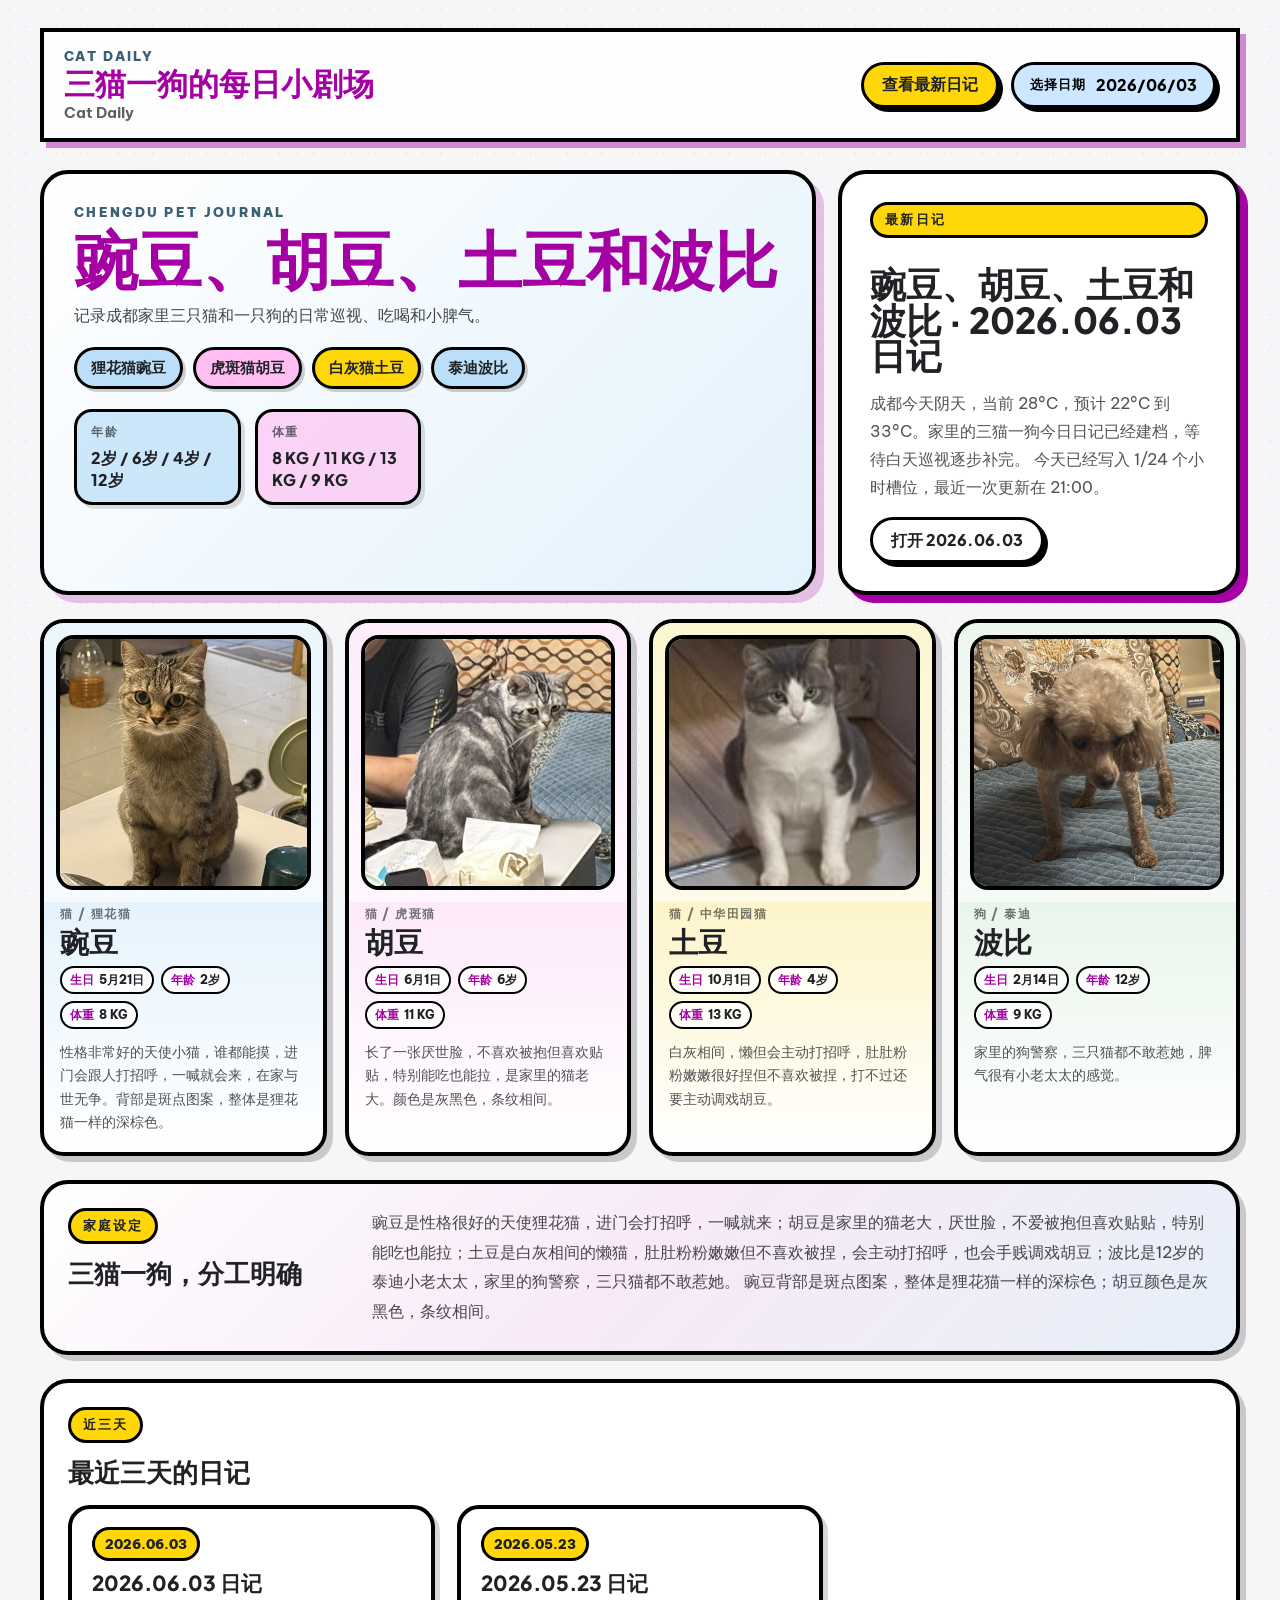
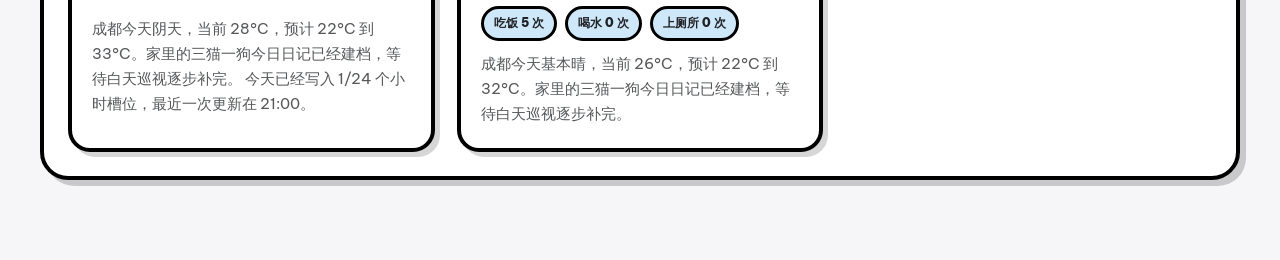
==== commit 88f8d324: "Deploy cat-daily site: 2026-06-03 21:59:19 +0800" ====
--- a/index.html
+++ b/index.html
@@ -18,11 +18,11 @@
           <p class="brand-subtitle">Cat Daily</p>
         </div>
         <div class="topbar-actions">
-          <a class="button button-primary" href="days/2026-05-23/index.html">查看最新日记</a>
+          <a class="button button-primary" href="days/2026-06-03/index.html">查看最新日记</a>
           <div class="calendar-picker">
             <button id="calendar-trigger" class="date-picker-shell" type="button" aria-expanded="false" aria-controls="calendar-popover">
               <span class="date-picker-label">选择日期</span>
-              <span id="calendar-trigger-text" class="date-picker-value">2026.05.23</span>
+              <span id="calendar-trigger-text" class="date-picker-value">2026.06.03</span>
             </button>
             <div id="calendar-popover" class="calendar-popover" hidden>
               <div class="calendar-head">
@@ -69,11 +69,11 @@
             
           </div>
         </div>
-        <a class="latest-card panel panel-pop" href="days/2026-05-23/index.html" aria-label="查看最新日记">
+        <a class="latest-card panel panel-pop" href="days/2026-06-03/index.html" aria-label="查看最新日记">
           <span class="kicker">最新日记</span>
-          <h3 class="latest-title">豌豆、胡豆、土豆和波比 · 2026.05.23 日记</h3>
-          <p class="latest-summary">成都今天基本晴，当前 26°C，预计 22°C 到 32°C。家里的三猫一狗今日日记已经建档，等待白天巡视逐步补完。</p>
-          <span class="pill-link latest-link">打开 2026.05.23</span>
+          <h3 class="latest-title">豌豆、胡豆、土豆和波比 · 2026.06.03 日记</h3>
+          <p class="latest-summary">成都今天阴天，当前 28°C，预计 22°C 到 33°C。家里的三猫一狗今日日记已经建档，等待白天巡视逐步补完。 今天已经写入 1/24 个小时槽位，最近一次更新在 21:00。</p>
+          <span class="pill-link latest-link">打开 2026.06.03</span>
         </a>
       </section>
 
@@ -134,6 +134,13 @@
         <h2 class="section-title">最近三天的日记</h2>
         <div class="archive-grid">
           
+            <a class="archive-card" href="days/2026-06-03/index.html">
+              <span class="archive-date">2026.06.03</span>
+              <h3 class="archive-title">2026.06.03 日记</h3>
+              <div class="archive-meta"></div>
+              <p class="archive-summary">成都今天阴天，当前 28°C，预计 22°C 到 33°C。家里的三猫一狗今日日记已经建档，等待白天巡视逐步补完。 今天已经写入 1/24 个小时槽位，最近一次更新在 21:00。</p>
+            </a>
+            
             <a class="archive-card" href="days/2026-05-23/index.html">
               <span class="archive-date">2026.05.23</span>
               <h3 class="archive-title">2026.05.23 日记</h3>
@@ -146,7 +153,7 @@
     </div>
     <script>
       (function () {
-        const days = {"2026-05-23": "days/2026-05-23/index.html"};
+        const days = {"2026-06-03": "days/2026-06-03/index.html", "2026-05-23": "days/2026-05-23/index.html"};
         const trigger = document.getElementById("calendar-trigger");
         const triggerText = document.getElementById("calendar-trigger-text");
         const popover = document.getElementById("calendar-popover");
@@ -163,7 +170,7 @@
           return;
         }
 
-        const selectedDate = "2026-05-23";
+        const selectedDate = "2026-06-03";
         let cursor = new Date(selectedDate + "T00:00:00");
 
         function formatMonthLabel(date) {
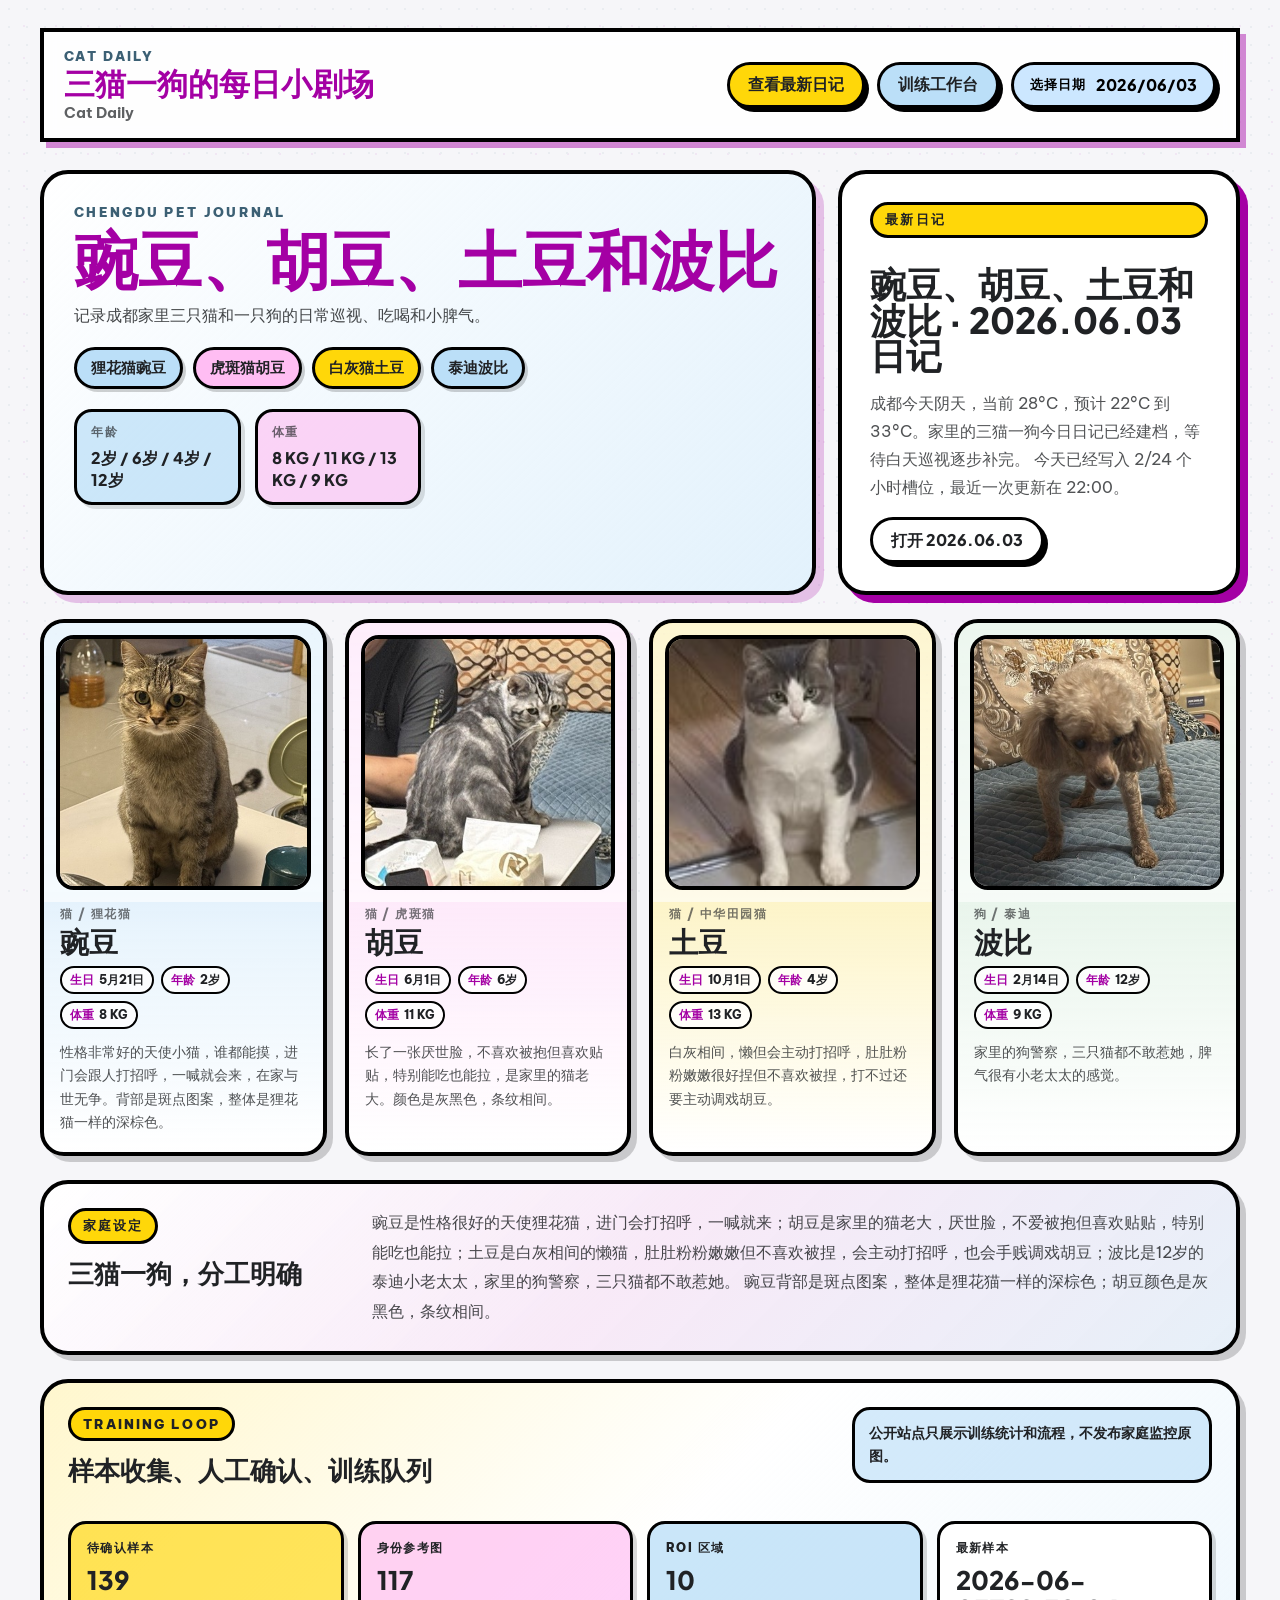
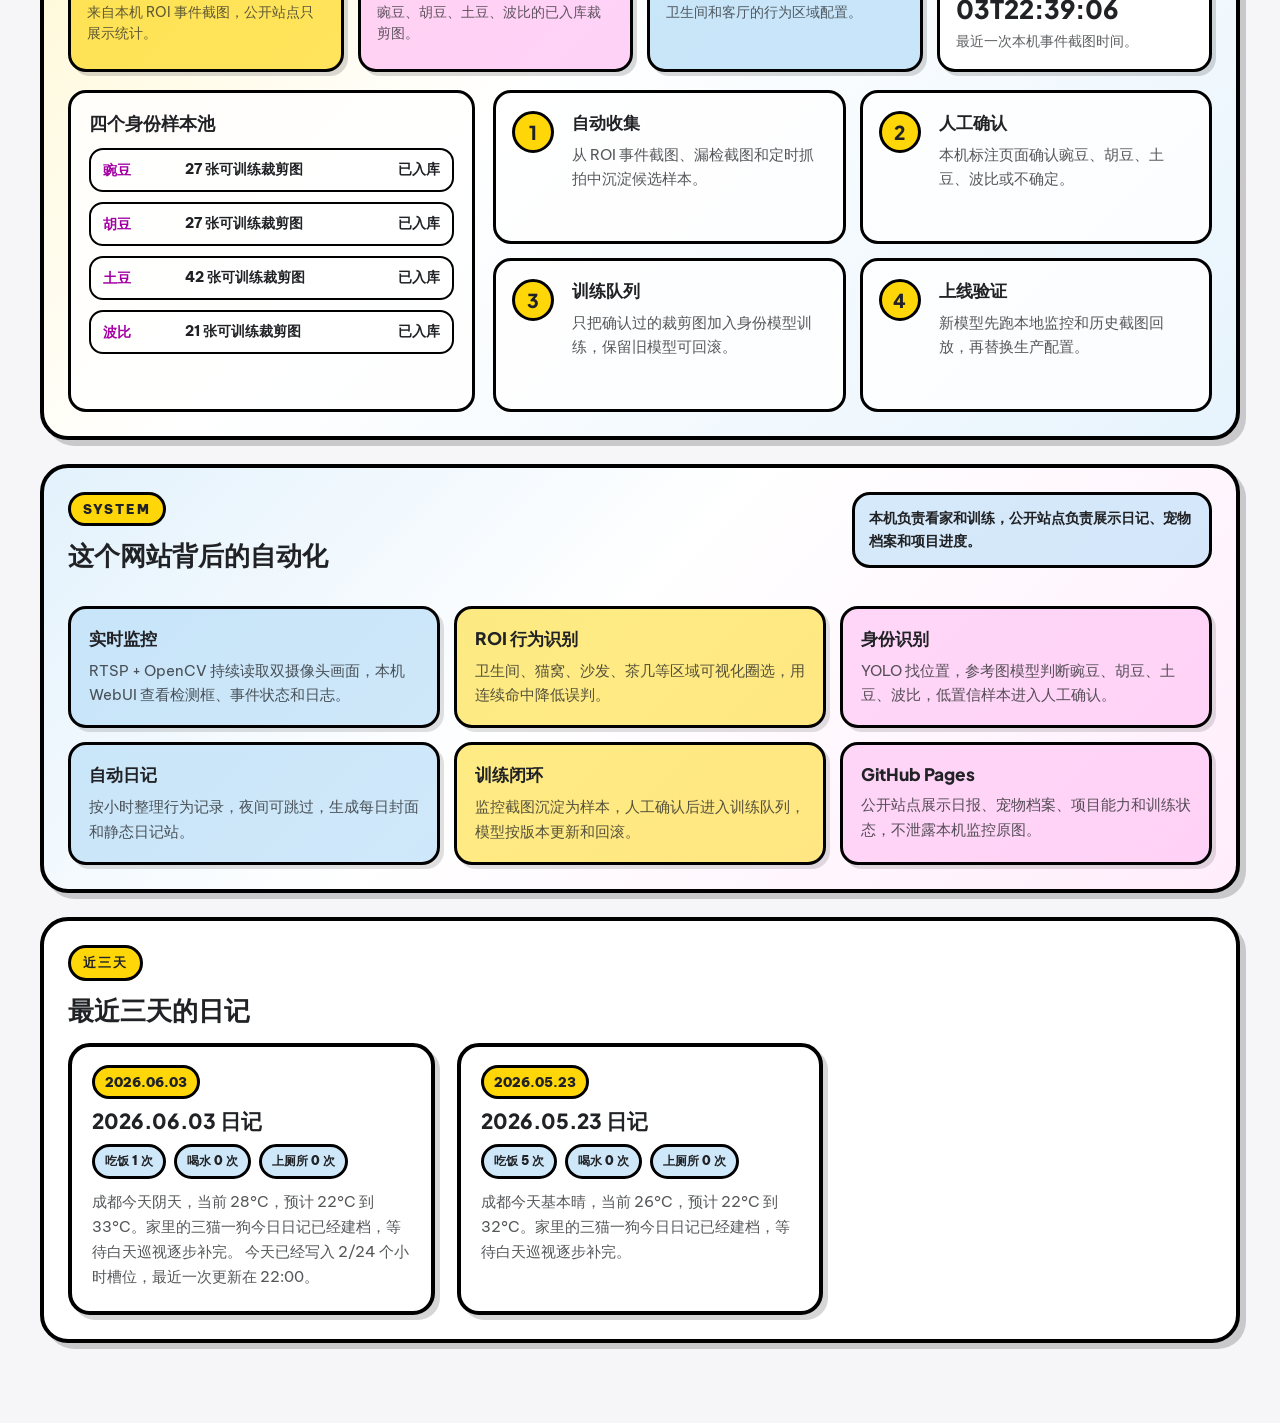
==== commit 2a5cd8ac: "Deploy cat-daily site: 2026-06-03 22:42:35 +0800" ====
--- a/index.html
+++ b/index.html
@@ -19,6 +19,7 @@
         </div>
         <div class="topbar-actions">
           <a class="button button-primary" href="days/2026-06-03/index.html">查看最新日记</a>
+          <a class="button button-secondary" href="#training">训练工作台</a>
           <div class="calendar-picker">
             <button id="calendar-trigger" class="date-picker-shell" type="button" aria-expanded="false" aria-controls="calendar-popover">
               <span class="date-picker-label">选择日期</span>
@@ -72,7 +73,7 @@
         <a class="latest-card panel panel-pop" href="days/2026-06-03/index.html" aria-label="查看最新日记">
           <span class="kicker">最新日记</span>
           <h3 class="latest-title">豌豆、胡豆、土豆和波比 · 2026.06.03 日记</h3>
-          <p class="latest-summary">成都今天阴天，当前 28°C，预计 22°C 到 33°C。家里的三猫一狗今日日记已经建档，等待白天巡视逐步补完。 今天已经写入 1/24 个小时槽位，最近一次更新在 21:00。</p>
+          <p class="latest-summary">成都今天阴天，当前 28°C，预计 22°C 到 33°C。家里的三猫一狗今日日记已经建档，等待白天巡视逐步补完。 今天已经写入 2/24 个小时槽位，最近一次更新在 22:00。</p>
           <span class="pill-link latest-link">打开 2026.06.03</span>
         </a>
       </section>
@@ -129,6 +130,145 @@
         <p class="story-panel-text">豌豆是性格很好的天使狸花猫，进门会打招呼，一喊就来；胡豆是家里的猫老大，厌世脸，不爱被抱但喜欢贴贴，特别能吃也能拉；土豆是白灰相间的懒猫，肚肚粉粉嫩嫩但不喜欢被捏，会主动打招呼，也会手贱调戏胡豆；波比是12岁的泰迪小老太太，家里的狗警察，三只猫都不敢惹她。 豌豆背部是斑点图案，整体是狸花猫一样的深棕色；胡豆颜色是灰黑色，条纹相间。</p>
       </section>
 
+      <section id="training" class="panel training-panel">
+        <div class="section-heading-row">
+          <div>
+            <span class="kicker">Training Loop</span>
+            <h2 class="section-title">样本收集、人工确认、训练队列</h2>
+          </div>
+          <p class="section-side-note">公开站点只展示训练统计和流程，不发布家庭监控原图。</p>
+        </div>
+        <div class="training-metrics">
+          
+            <article class="training-metric-card">
+              <p class="training-metric-label">待确认样本</p>
+              <p class="training-metric-value">139</p>
+              <p class="training-metric-detail">来自本机 ROI 事件截图，公开站点只展示统计。</p>
+            </article>
+            
+            <article class="training-metric-card">
+              <p class="training-metric-label">身份参考图</p>
+              <p class="training-metric-value">117</p>
+              <p class="training-metric-detail">豌豆、胡豆、土豆、波比的已入库裁剪图。</p>
+            </article>
+            
+            <article class="training-metric-card">
+              <p class="training-metric-label">ROI 区域</p>
+              <p class="training-metric-value">10</p>
+              <p class="training-metric-detail">卫生间和客厅的行为区域配置。</p>
+            </article>
+            
+            <article class="training-metric-card">
+              <p class="training-metric-label">最新样本</p>
+              <p class="training-metric-value">2026-06-03T22:39:06</p>
+              <p class="training-metric-detail">最近一次本机事件截图时间。</p>
+            </article>
+            
+        </div>
+        <div class="training-body-grid">
+          <div class="training-pets">
+            <h3 class="subsection-title">四个身份样本池</h3>
+            <div class="training-pet-list">
+              
+            <div class="training-pet-row">
+              <span class="training-pet-name">豌豆</span>
+              <span>27 张可训练裁剪图</span>
+              <span>已入库</span>
+            </div>
+            
+            <div class="training-pet-row">
+              <span class="training-pet-name">胡豆</span>
+              <span>27 张可训练裁剪图</span>
+              <span>已入库</span>
+            </div>
+            
+            <div class="training-pet-row">
+              <span class="training-pet-name">土豆</span>
+              <span>42 张可训练裁剪图</span>
+              <span>已入库</span>
+            </div>
+            
+            <div class="training-pet-row">
+              <span class="training-pet-name">波比</span>
+              <span>21 张可训练裁剪图</span>
+              <span>已入库</span>
+            </div>
+            
+            </div>
+          </div>
+          <div class="training-workflow">
+            
+            <article class="workflow-card">
+              <span class="workflow-number">1</span>
+              <h3>自动收集</h3>
+              <p>从 ROI 事件截图、漏检截图和定时抓拍中沉淀候选样本。</p>
+            </article>
+            
+            <article class="workflow-card">
+              <span class="workflow-number">2</span>
+              <h3>人工确认</h3>
+              <p>本机标注页面确认豌豆、胡豆、土豆、波比或不确定。</p>
+            </article>
+            
+            <article class="workflow-card">
+              <span class="workflow-number">3</span>
+              <h3>训练队列</h3>
+              <p>只把确认过的裁剪图加入身份模型训练，保留旧模型可回滚。</p>
+            </article>
+            
+            <article class="workflow-card">
+              <span class="workflow-number">4</span>
+              <h3>上线验证</h3>
+              <p>新模型先跑本地监控和历史截图回放，再替换生产配置。</p>
+            </article>
+            
+          </div>
+        </div>
+      </section>
+
+      <section id="project" class="panel feature-panel">
+        <div class="section-heading-row">
+          <div>
+            <span class="kicker">System</span>
+            <h2 class="section-title">这个网站背后的自动化</h2>
+          </div>
+          <p class="section-side-note">本机负责看家和训练，公开站点负责展示日记、宠物档案和项目进度。</p>
+        </div>
+        <div class="feature-grid">
+          
+            <article class="feature-card">
+              <h3>实时监控</h3>
+              <p>RTSP + OpenCV 持续读取双摄像头画面，本机 WebUI 查看检测框、事件状态和日志。</p>
+            </article>
+            
+            <article class="feature-card">
+              <h3>ROI 行为识别</h3>
+              <p>卫生间、猫窝、沙发、茶几等区域可视化圈选，用连续命中降低误判。</p>
+            </article>
+            
+            <article class="feature-card">
+              <h3>身份识别</h3>
+              <p>YOLO 找位置，参考图模型判断豌豆、胡豆、土豆、波比，低置信样本进入人工确认。</p>
+            </article>
+            
+            <article class="feature-card">
+              <h3>自动日记</h3>
+              <p>按小时整理行为记录，夜间可跳过，生成每日封面和静态日记站。</p>
+            </article>
+            
+            <article class="feature-card">
+              <h3>训练闭环</h3>
+              <p>监控截图沉淀为样本，人工确认后进入训练队列，模型按版本更新和回滚。</p>
+            </article>
+            
+            <article class="feature-card">
+              <h3>GitHub Pages</h3>
+              <p>公开站点展示日报、宠物档案、项目能力和训练状态，不泄露本机监控原图。</p>
+            </article>
+            
+        </div>
+      </section>
+
       <section id="archives" class="panel archive-panel">
         <span class="kicker">近三天</span>
         <h2 class="section-title">最近三天的日记</h2>
@@ -137,8 +277,8 @@
             <a class="archive-card" href="days/2026-06-03/index.html">
               <span class="archive-date">2026.06.03</span>
               <h3 class="archive-title">2026.06.03 日记</h3>
-              <div class="archive-meta"></div>
-              <p class="archive-summary">成都今天阴天，当前 28°C，预计 22°C 到 33°C。家里的三猫一狗今日日记已经建档，等待白天巡视逐步补完。 今天已经写入 1/24 个小时槽位，最近一次更新在 21:00。</p>
+              <div class="archive-meta"><span class="archive-meta-chip">吃饭 1 次</span><span class="archive-meta-chip">喝水 0 次</span><span class="archive-meta-chip">上厕所 0 次</span></div>
+              <p class="archive-summary">成都今天阴天，当前 28°C，预计 22°C 到 33°C。家里的三猫一狗今日日记已经建档，等待白天巡视逐步补完。 今天已经写入 2/24 个小时槽位，最近一次更新在 22:00。</p>
             </a>
             
             <a class="archive-card" href="days/2026-05-23/index.html">
--- a/site.css
+++ b/site.css
@@ -22,12 +22,14 @@
 
 html {
   scroll-behavior: smooth;
+  overflow-x: hidden;
 }
 
 body {
   margin: 0;
   font-family: "Be Vietnam Pro", "Noto Sans SC", sans-serif;
   color: var(--ink);
+  overflow-x: hidden;
   background:
     radial-gradient(circle at 15% 20%, rgba(164, 0, 164, 0.08), transparent 0 18rem),
     radial-gradient(circle at 85% 10%, rgba(60, 96, 116, 0.12), transparent 0 20rem),
@@ -104,6 +106,7 @@
   font-weight: 900;
   line-height: 1;
   color: var(--secondary);
+  overflow-wrap: anywhere;
 }
 
 .brand-subtitle {
@@ -337,6 +340,7 @@
 
 .hero-copy-block {
   padding: 30px;
+  min-width: 0;
   border: 4px solid var(--border);
   border-radius: var(--radius-lg);
   background:
@@ -352,6 +356,8 @@
   line-height: 0.95;
   font-weight: 900;
   color: var(--secondary);
+  overflow-wrap: anywhere;
+  word-break: break-word;
 }
 
 .latest-card {
@@ -771,6 +777,213 @@
   color: rgba(32, 34, 37, 0.82);
 }
 
+.section-heading-row {
+  display: flex;
+  justify-content: space-between;
+  gap: 22px;
+  align-items: start;
+  margin-bottom: 18px;
+}
+
+.section-side-note {
+  max-width: 360px;
+  margin: 0;
+  padding: 12px 14px;
+  border: 3px solid var(--border);
+  border-radius: 18px;
+  background: rgba(187, 223, 248, 0.62);
+  font-size: 0.9rem;
+  font-weight: 800;
+  line-height: 1.6;
+}
+
+.training-panel,
+.feature-panel {
+  margin-bottom: 24px;
+  padding: 24px;
+}
+
+.training-panel {
+  background:
+    linear-gradient(135deg, rgba(255, 215, 9, 0.2), rgba(255, 255, 255, 0.96) 42%, rgba(187, 223, 248, 0.36)),
+    var(--paper);
+}
+
+.training-metrics {
+  display: grid;
+  grid-template-columns: repeat(4, minmax(0, 1fr));
+  gap: 14px;
+  margin-bottom: 18px;
+}
+
+.training-metric-card {
+  min-width: 0;
+  padding: 16px;
+  border: 3px solid var(--border);
+  border-radius: 18px;
+  background: var(--paper);
+  box-shadow: 4px 4px 0 0 rgba(0, 0, 0, 0.15);
+}
+
+.training-metric-card:nth-child(4n + 1) {
+  background: rgba(255, 215, 9, 0.64);
+}
+
+.training-metric-card:nth-child(4n + 2) {
+  background: rgba(255, 189, 243, 0.68);
+}
+
+.training-metric-card:nth-child(4n + 3) {
+  background: rgba(187, 223, 248, 0.78);
+}
+
+.training-metric-label {
+  margin: 0 0 8px;
+  font-size: 0.78rem;
+  font-weight: 900;
+  letter-spacing: 0.12em;
+  text-transform: uppercase;
+}
+
+.training-metric-value {
+  margin: 0;
+  font-family: "Plus Jakarta Sans", "Noto Sans SC", sans-serif;
+  font-size: clamp(1.2rem, 2vw, 2rem);
+  line-height: 1.15;
+  font-weight: 900;
+  overflow-wrap: anywhere;
+}
+
+.training-metric-detail {
+  margin: 8px 0 0;
+  font-size: 0.86rem;
+  line-height: 1.55;
+  color: rgba(32, 34, 37, 0.72);
+}
+
+.training-body-grid {
+  display: grid;
+  grid-template-columns: minmax(260px, 0.85fr) minmax(0, 1.5fr);
+  gap: 18px;
+}
+
+.training-pets,
+.workflow-card,
+.feature-card {
+  border: 3px solid var(--border);
+  border-radius: 18px;
+  background: rgba(255, 255, 255, 0.82);
+}
+
+.training-pets {
+  padding: 18px;
+}
+
+.subsection-title {
+  margin: 0 0 12px;
+  font-family: "Plus Jakarta Sans", "Noto Sans SC", sans-serif;
+  font-size: 1.15rem;
+  font-weight: 900;
+}
+
+.training-pet-list {
+  display: grid;
+  gap: 10px;
+}
+
+.training-pet-row {
+  display: grid;
+  grid-template-columns: 72px 1fr auto;
+  gap: 10px;
+  align-items: center;
+  padding: 10px 12px;
+  border: 2px solid var(--border);
+  border-radius: 14px;
+  background: rgba(255, 255, 255, 0.78);
+  font-size: 0.88rem;
+  font-weight: 800;
+}
+
+.training-pet-name {
+  font-family: "Plus Jakarta Sans", "Noto Sans SC", sans-serif;
+  font-weight: 900;
+  color: var(--secondary);
+}
+
+.training-workflow {
+  display: grid;
+  grid-template-columns: repeat(2, minmax(0, 1fr));
+  gap: 14px;
+}
+
+.workflow-card {
+  position: relative;
+  min-height: 154px;
+  padding: 18px 18px 18px 76px;
+  overflow: hidden;
+}
+
+.workflow-number {
+  position: absolute;
+  left: 16px;
+  top: 18px;
+  display: grid;
+  place-items: center;
+  width: 42px;
+  height: 42px;
+  border: 3px solid var(--border);
+  border-radius: 999px;
+  background: var(--tertiary);
+  font-family: "Plus Jakarta Sans", "Noto Sans SC", sans-serif;
+  font-size: 1.2rem;
+  font-weight: 900;
+}
+
+.workflow-card h3,
+.feature-card h3 {
+  margin: 0 0 8px;
+  font-family: "Plus Jakarta Sans", "Noto Sans SC", sans-serif;
+  font-size: 1.08rem;
+  font-weight: 900;
+}
+
+.workflow-card p,
+.feature-card p {
+  margin: 0;
+  font-size: 0.92rem;
+  line-height: 1.65;
+  color: rgba(32, 34, 37, 0.76);
+}
+
+.feature-panel {
+  background:
+    linear-gradient(135deg, rgba(187, 223, 248, 0.42), rgba(255, 255, 255, 0.98) 45%, rgba(255, 189, 243, 0.28)),
+    var(--paper);
+}
+
+.feature-grid {
+  display: grid;
+  grid-template-columns: repeat(3, minmax(0, 1fr));
+  gap: 14px;
+}
+
+.feature-card {
+  padding: 18px;
+  box-shadow: 4px 4px 0 0 rgba(0, 0, 0, 0.12);
+}
+
+.feature-card:nth-child(3n + 1) {
+  background: rgba(187, 223, 248, 0.7);
+}
+
+.feature-card:nth-child(3n + 2) {
+  background: rgba(255, 215, 9, 0.5);
+}
+
+.feature-card:nth-child(3n + 3) {
+  background: rgba(255, 189, 243, 0.58);
+}
+
 .featured-panel {
   padding: 26px;
   background: linear-gradient(180deg, rgba(255, 255, 255, 0.98), rgba(255, 189, 243, 0.26));
@@ -1270,8 +1483,14 @@
   .home-hero,
   .hero-grid,
   .story-panel,
-  .summary-panel {
+  .summary-panel,
+  .training-body-grid {
     grid-template-columns: 1fr;
+  }
+
+  .training-metrics,
+  .feature-grid {
+    grid-template-columns: repeat(2, minmax(0, 1fr));
   }
 
   .pet-roster {
@@ -1312,7 +1531,27 @@
   }
 
   .topbar-actions {
+    width: 100%;
+    flex-direction: column;
     justify-content: flex-start;
+  }
+
+  .topbar-actions .button,
+  .topbar-actions .date-picker-shell {
+    width: 100%;
+    flex: 1 1 auto;
+    padding-inline: 12px;
+  }
+
+  .home-headline {
+    font-size: 1.95rem;
+    line-height: 1.08;
+    word-break: break-all;
+  }
+
+  .brand-title {
+    font-size: 1.65rem;
+    line-height: 1.08;
   }
 
   .calendar-popover {
@@ -1324,7 +1563,22 @@
   .stat-grid,
   .archive-grid,
   .pet-roster,
-  .phase-grid {
+  .phase-grid,
+  .training-metrics,
+  .training-workflow,
+  .feature-grid {
+    grid-template-columns: 1fr;
+  }
+
+  .section-heading-row {
+    flex-direction: column;
+  }
+
+  .section-side-note {
+    max-width: none;
+  }
+
+  .training-pet-row {
     grid-template-columns: 1fr;
   }
 
@@ -1349,6 +1603,8 @@
   .featured-panel,
   .schedule-panel,
   .archive-panel,
+  .training-panel,
+  .feature-panel,
   .hero-copy-block,
   .latest-card,
   .story-panel,
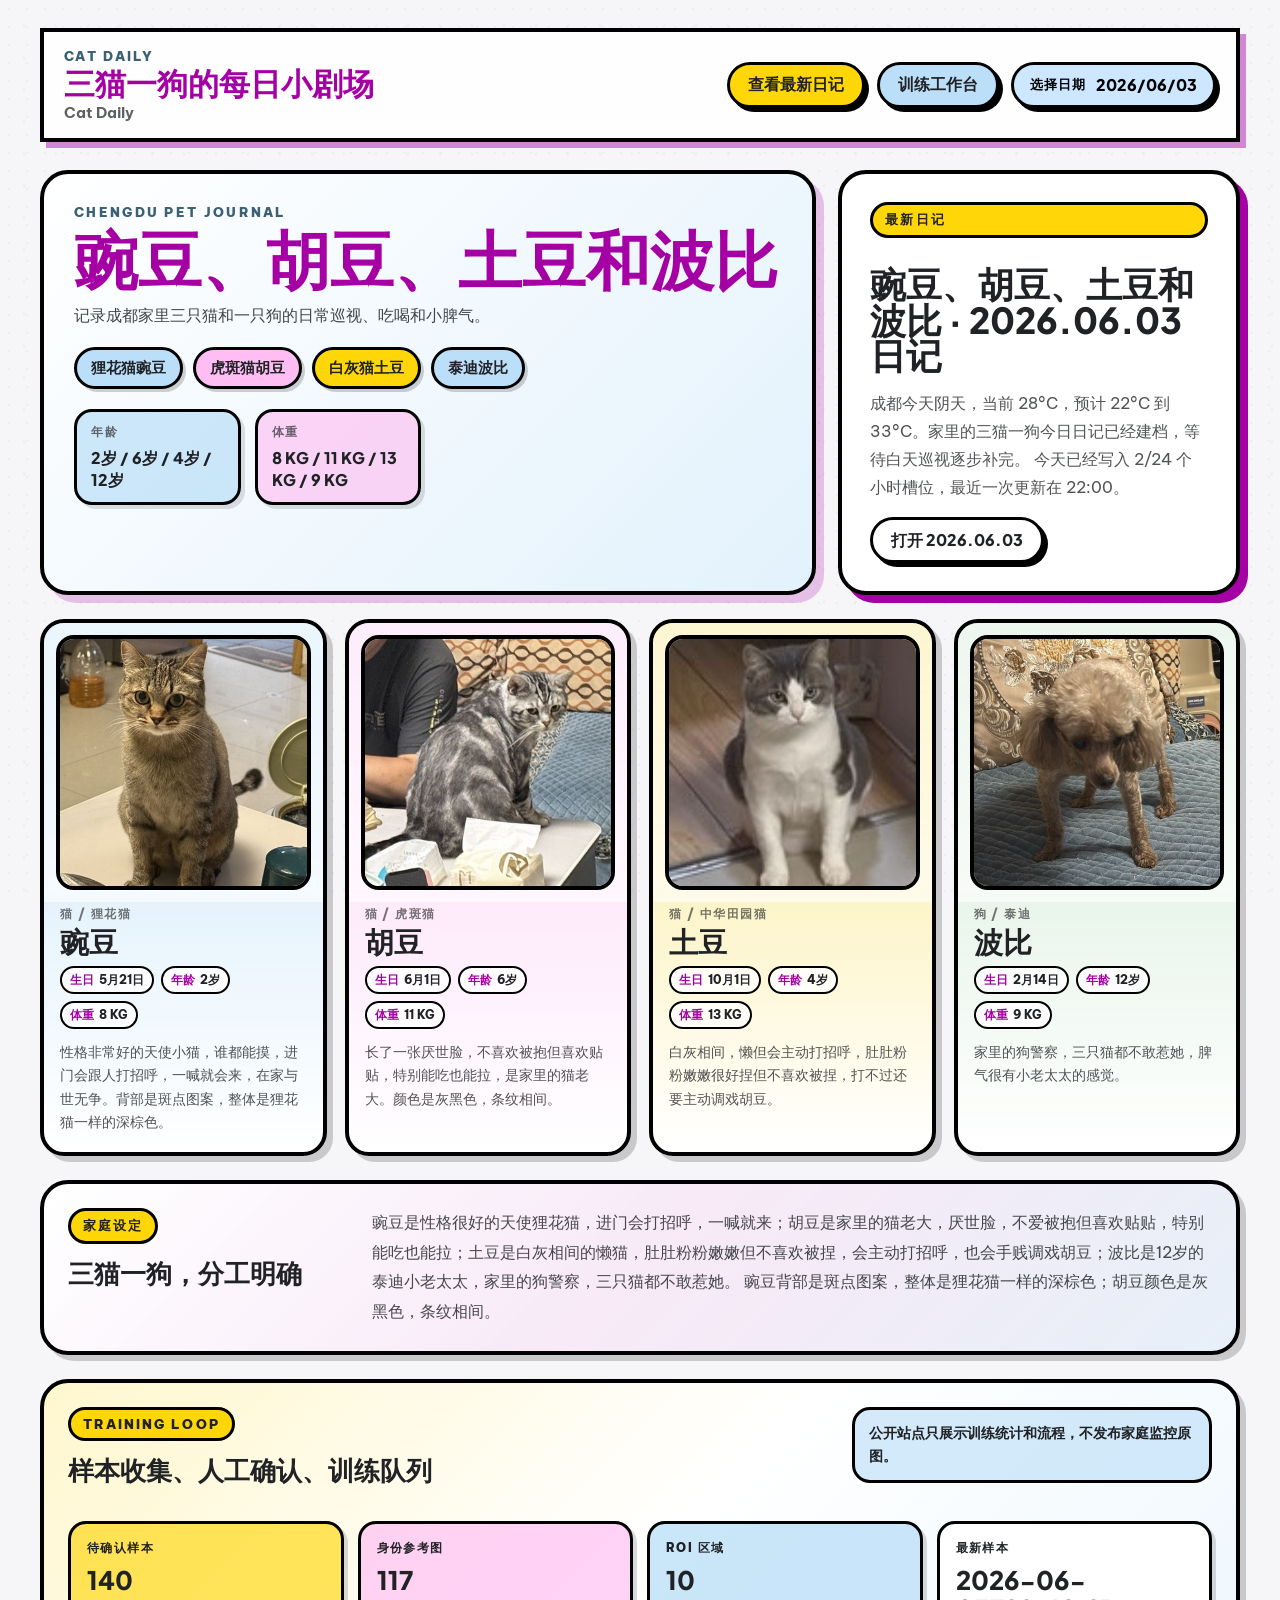
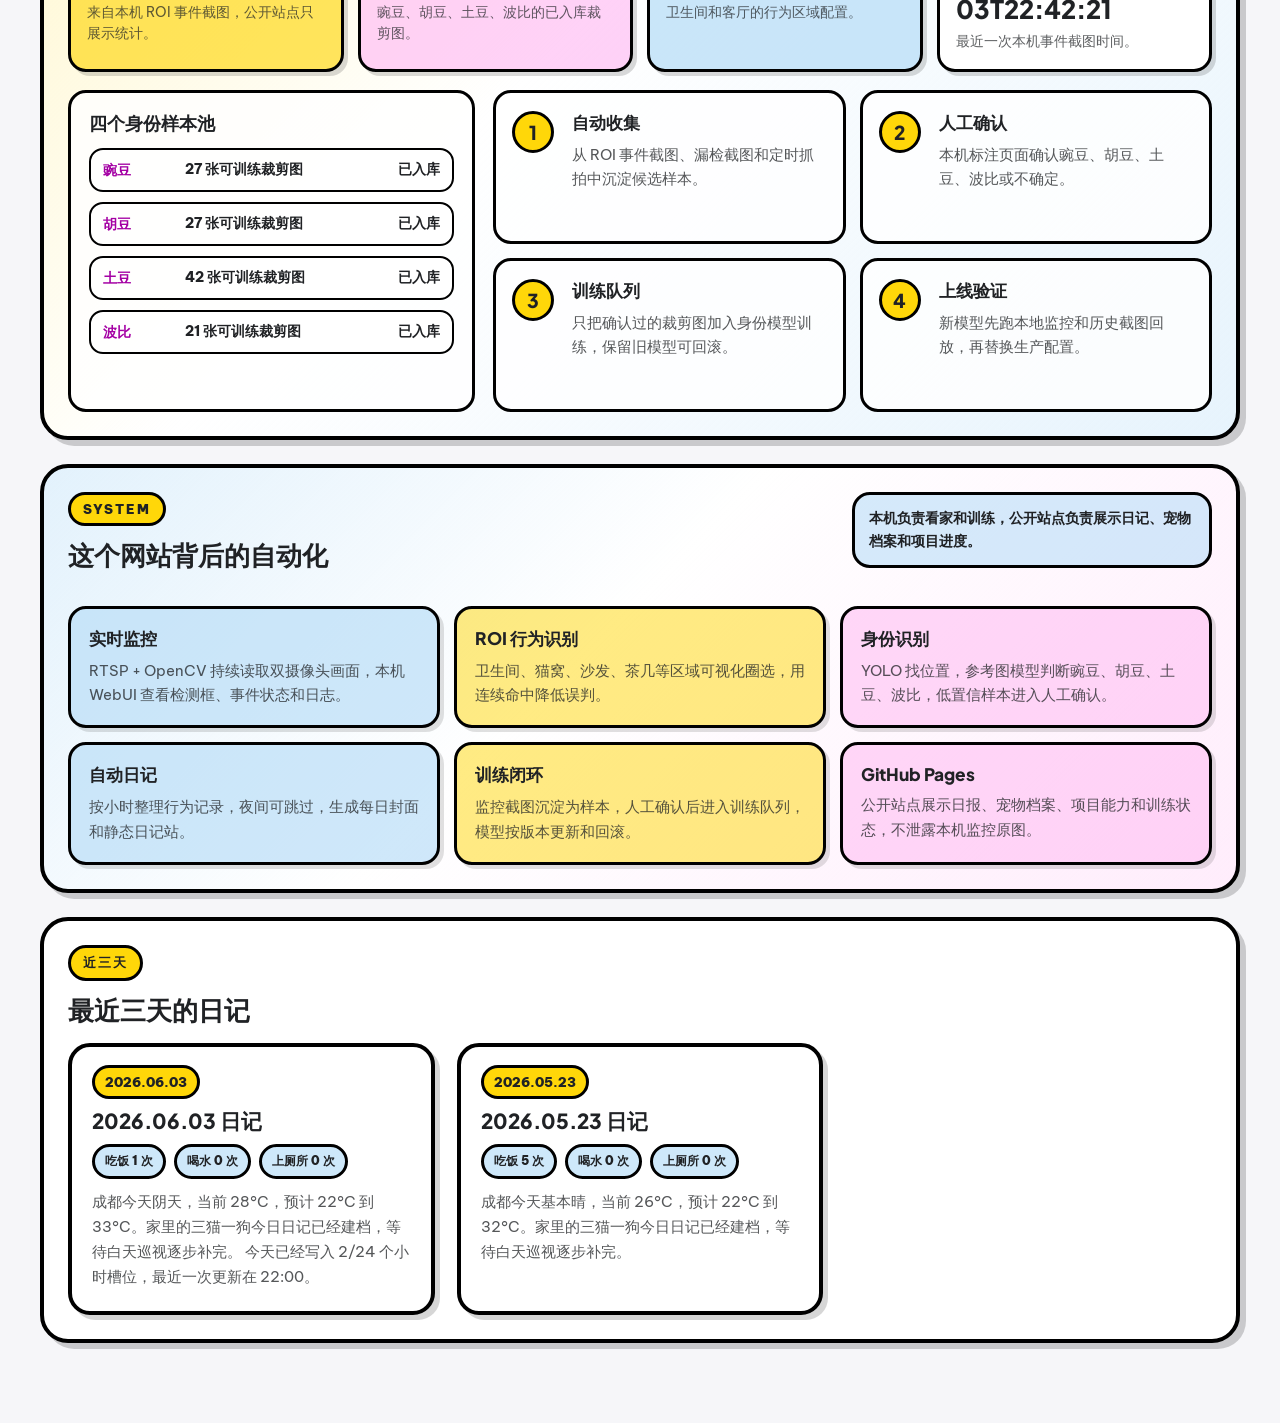
==== commit a4f2654b: "Deploy cat-daily site: 2026-06-03 22:47:06 +0800" ====
--- a/index.html
+++ b/index.html
@@ -142,7 +142,7 @@
           
             <article class="training-metric-card">
               <p class="training-metric-label">待确认样本</p>
-              <p class="training-metric-value">139</p>
+              <p class="training-metric-value">140</p>
               <p class="training-metric-detail">来自本机 ROI 事件截图，公开站点只展示统计。</p>
             </article>
             
@@ -160,7 +160,7 @@
             
             <article class="training-metric-card">
               <p class="training-metric-label">最新样本</p>
-              <p class="training-metric-value">2026-06-03T22:39:06</p>
+              <p class="training-metric-value">2026-06-03T22:42:21</p>
               <p class="training-metric-detail">最近一次本机事件截图时间。</p>
             </article>
             
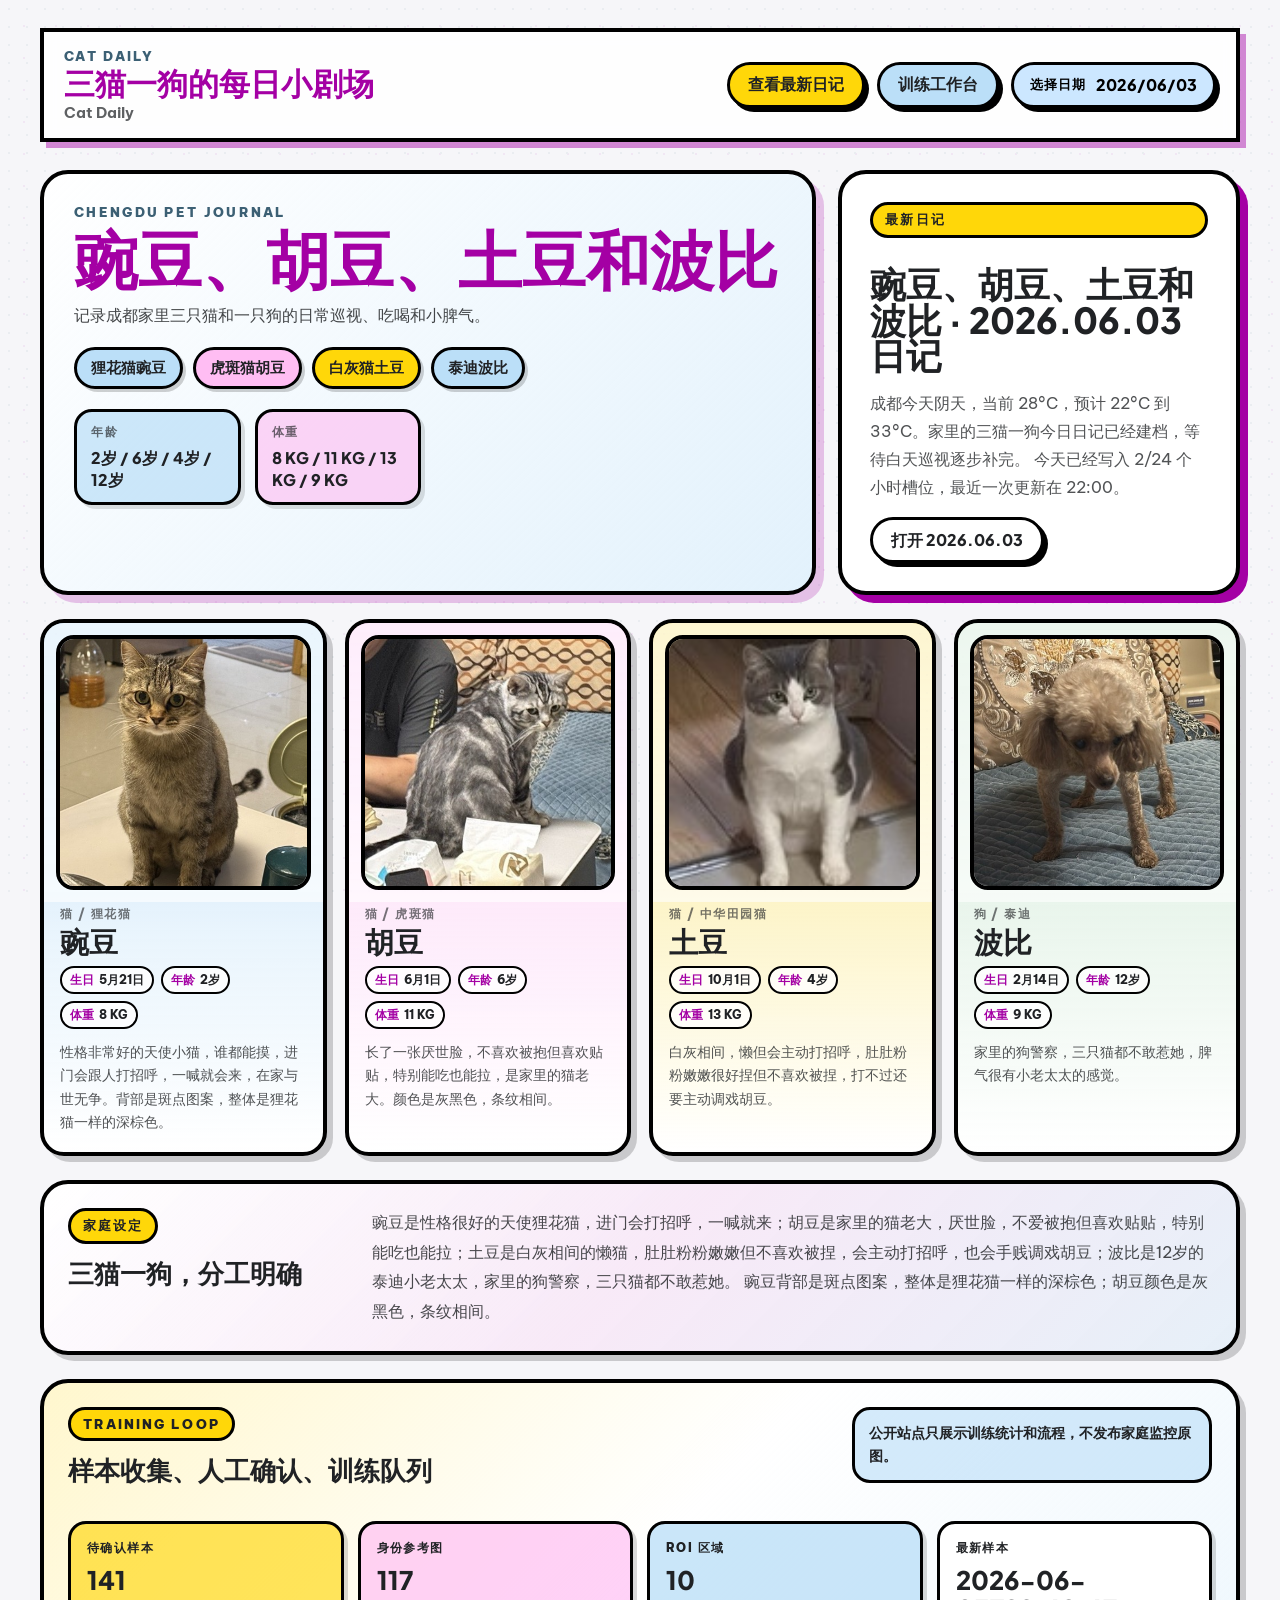
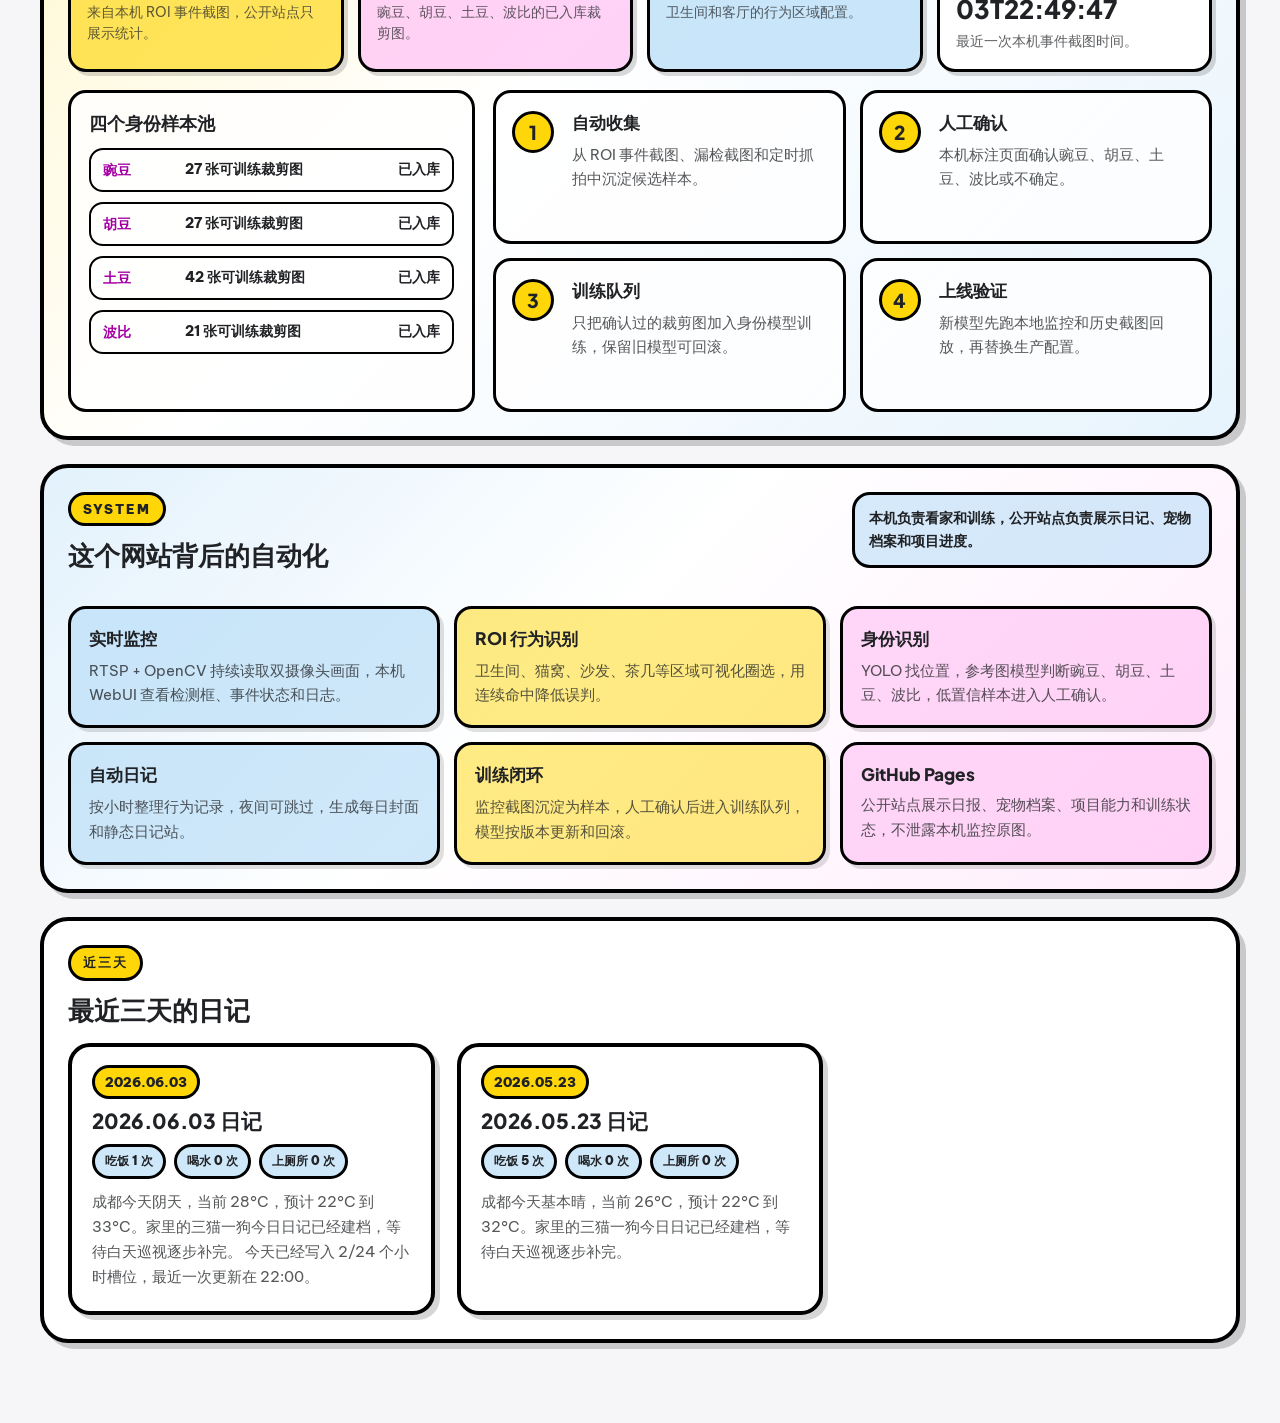
==== commit 81ea3abe: "Deploy cat-daily site: 2026-06-03 22:56:41 +0800" ====
--- a/index.html
+++ b/index.html
@@ -142,7 +142,7 @@
           
             <article class="training-metric-card">
               <p class="training-metric-label">待确认样本</p>
-              <p class="training-metric-value">140</p>
+              <p class="training-metric-value">141</p>
               <p class="training-metric-detail">来自本机 ROI 事件截图，公开站点只展示统计。</p>
             </article>
             
@@ -160,7 +160,7 @@
             
             <article class="training-metric-card">
               <p class="training-metric-label">最新样本</p>
-              <p class="training-metric-value">2026-06-03T22:42:21</p>
+              <p class="training-metric-value">2026-06-03T22:49:47</p>
               <p class="training-metric-detail">最近一次本机事件截图时间。</p>
             </article>
             
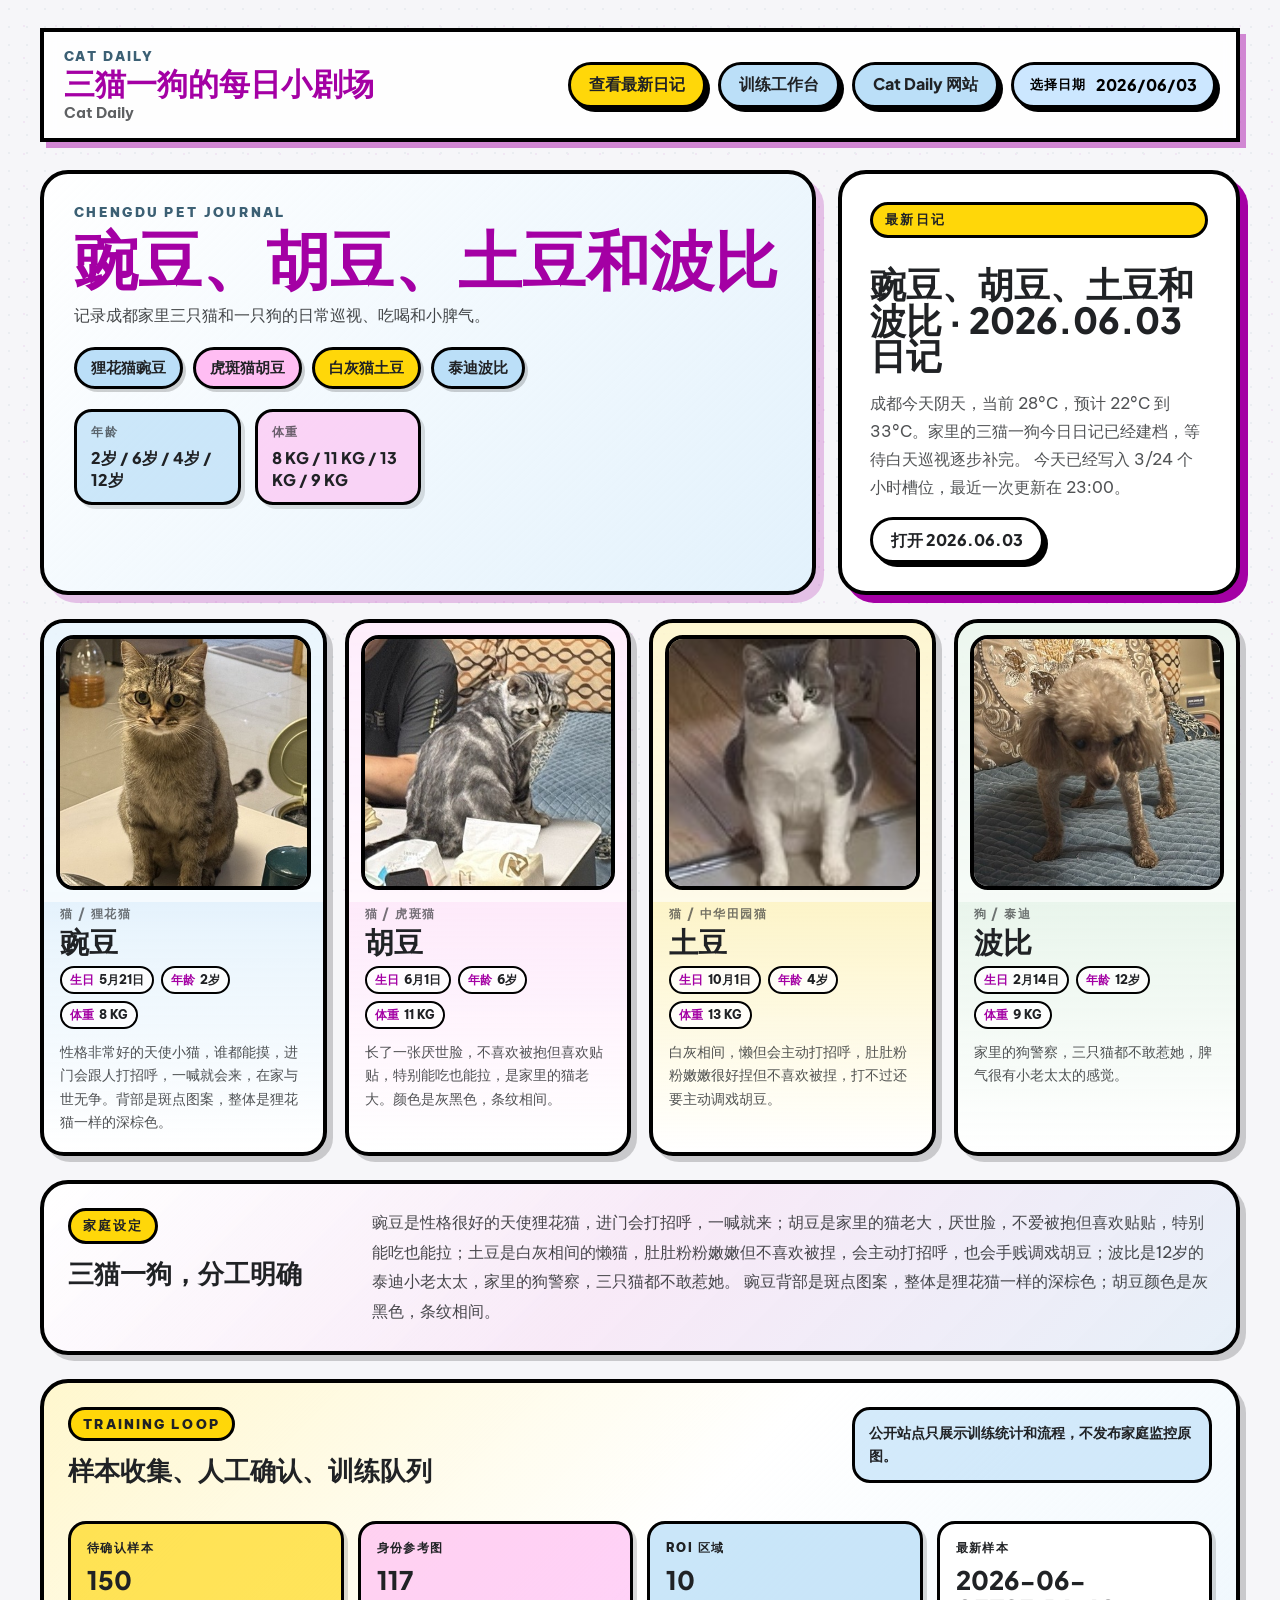
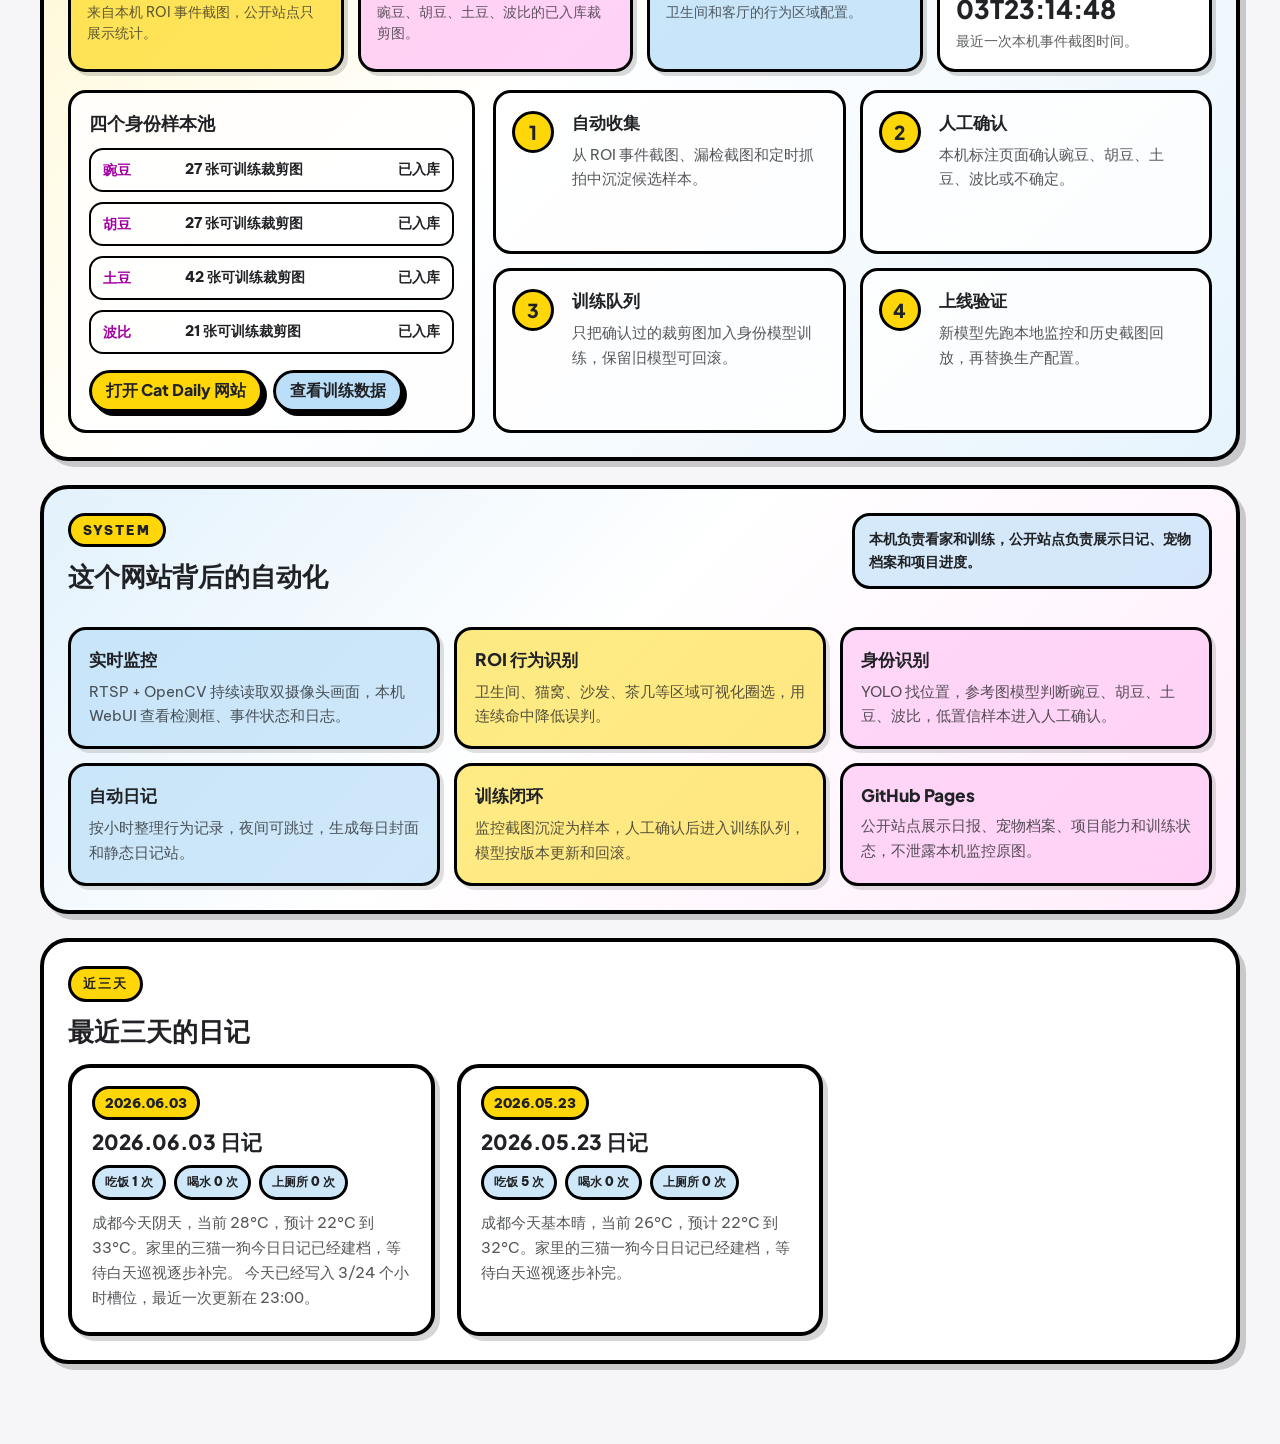
==== commit f78b4e64: "Deploy cat-daily site: 2026-06-03 23:21:33 +0800" ====
--- a/index.html
+++ b/index.html
@@ -4,6 +4,15 @@
     <meta charset="utf-8">
     <meta name="viewport" content="width=device-width, initial-scale=1">
     <title>三猫一狗的每日小剧场</title>
+    <script>
+      (function () {
+        if (document.title.indexOf("{{") === -1) {
+          return;
+        }
+        var builtSite = new URL("../../../../services/catdaily-journal/public/index.html", window.location.href);
+        window.location.replace(builtSite.href);
+      })();
+    </script>
     <link rel="stylesheet" href="./site.css">
     <link rel="preconnect" href="https://fonts.googleapis.com">
     <link rel="preconnect" href="https://fonts.gstatic.com" crossorigin>
@@ -20,6 +29,7 @@
         <div class="topbar-actions">
           <a class="button button-primary" href="days/2026-06-03/index.html">查看最新日记</a>
           <a class="button button-secondary" href="#training">训练工作台</a>
+          <a class="button button-secondary" href="https://yk19953214748-commits.github.io/cat_daily/">Cat Daily 网站</a>
           <div class="calendar-picker">
             <button id="calendar-trigger" class="date-picker-shell" type="button" aria-expanded="false" aria-controls="calendar-popover">
               <span class="date-picker-label">选择日期</span>
@@ -73,7 +83,7 @@
         <a class="latest-card panel panel-pop" href="days/2026-06-03/index.html" aria-label="查看最新日记">
           <span class="kicker">最新日记</span>
           <h3 class="latest-title">豌豆、胡豆、土豆和波比 · 2026.06.03 日记</h3>
-          <p class="latest-summary">成都今天阴天，当前 28°C，预计 22°C 到 33°C。家里的三猫一狗今日日记已经建档，等待白天巡视逐步补完。 今天已经写入 2/24 个小时槽位，最近一次更新在 22:00。</p>
+          <p class="latest-summary">成都今天阴天，当前 28°C，预计 22°C 到 33°C。家里的三猫一狗今日日记已经建档，等待白天巡视逐步补完。 今天已经写入 3/24 个小时槽位，最近一次更新在 23:00。</p>
           <span class="pill-link latest-link">打开 2026.06.03</span>
         </a>
       </section>
@@ -142,7 +152,7 @@
           
             <article class="training-metric-card">
               <p class="training-metric-label">待确认样本</p>
-              <p class="training-metric-value">141</p>
+              <p class="training-metric-value">150</p>
               <p class="training-metric-detail">来自本机 ROI 事件截图，公开站点只展示统计。</p>
             </article>
             
@@ -160,7 +170,7 @@
             
             <article class="training-metric-card">
               <p class="training-metric-label">最新样本</p>
-              <p class="training-metric-value">2026-06-03T22:49:47</p>
+              <p class="training-metric-value">2026-06-03T23:14:48</p>
               <p class="training-metric-detail">最近一次本机事件截图时间。</p>
             </article>
             
@@ -195,6 +205,10 @@
             </div>
             
             </div>
+            <div class="training-actions">
+              <a class="button button-primary" href="https://yk19953214748-commits.github.io/cat_daily/">打开 Cat Daily 网站</a>
+              <a class="button button-secondary" href="data/training_queue.json">查看训练数据</a>
+            </div>
           </div>
           <div class="training-workflow">
             
@@ -278,7 +292,7 @@
               <span class="archive-date">2026.06.03</span>
               <h3 class="archive-title">2026.06.03 日记</h3>
               <div class="archive-meta"><span class="archive-meta-chip">吃饭 1 次</span><span class="archive-meta-chip">喝水 0 次</span><span class="archive-meta-chip">上厕所 0 次</span></div>
-              <p class="archive-summary">成都今天阴天，当前 28°C，预计 22°C 到 33°C。家里的三猫一狗今日日记已经建档，等待白天巡视逐步补完。 今天已经写入 2/24 个小时槽位，最近一次更新在 22:00。</p>
+              <p class="archive-summary">成都今天阴天，当前 28°C，预计 22°C 到 33°C。家里的三猫一狗今日日记已经建档，等待白天巡视逐步补完。 今天已经写入 3/24 个小时槽位，最近一次更新在 23:00。</p>
             </a>
             
             <a class="archive-card" href="days/2026-05-23/index.html">
--- a/site.css
+++ b/site.css
@@ -891,6 +891,18 @@
   gap: 10px;
 }
 
+.training-actions {
+  display: flex;
+  flex-wrap: wrap;
+  gap: 10px;
+  margin-top: 16px;
+}
+
+.training-actions .button {
+  min-height: 42px;
+  padding-inline: 14px;
+}
+
 .training-pet-row {
   display: grid;
   grid-template-columns: 72px 1fr auto;
@@ -1580,6 +1592,14 @@
 
   .training-pet-row {
     grid-template-columns: 1fr;
+  }
+
+  .training-actions {
+    flex-direction: column;
+  }
+
+  .training-actions .button {
+    width: 100%;
   }
 
   .lightbox {
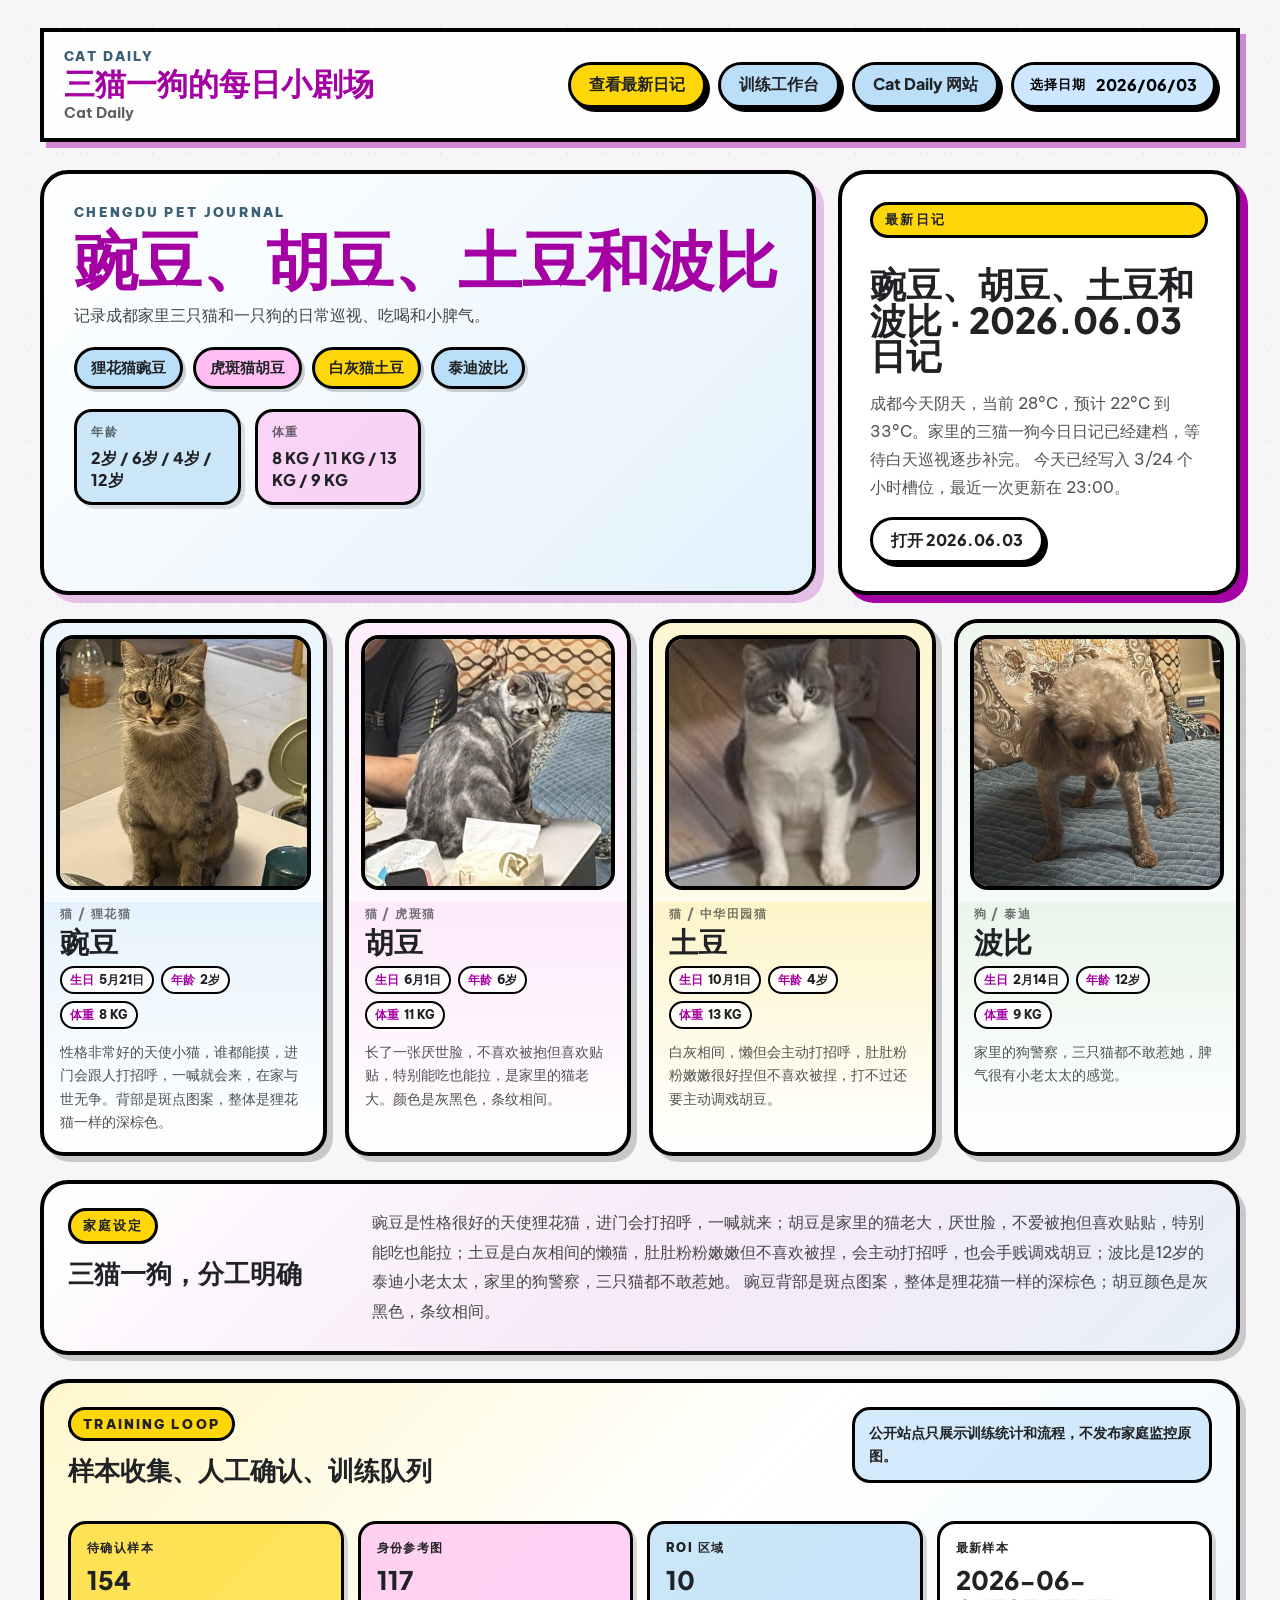
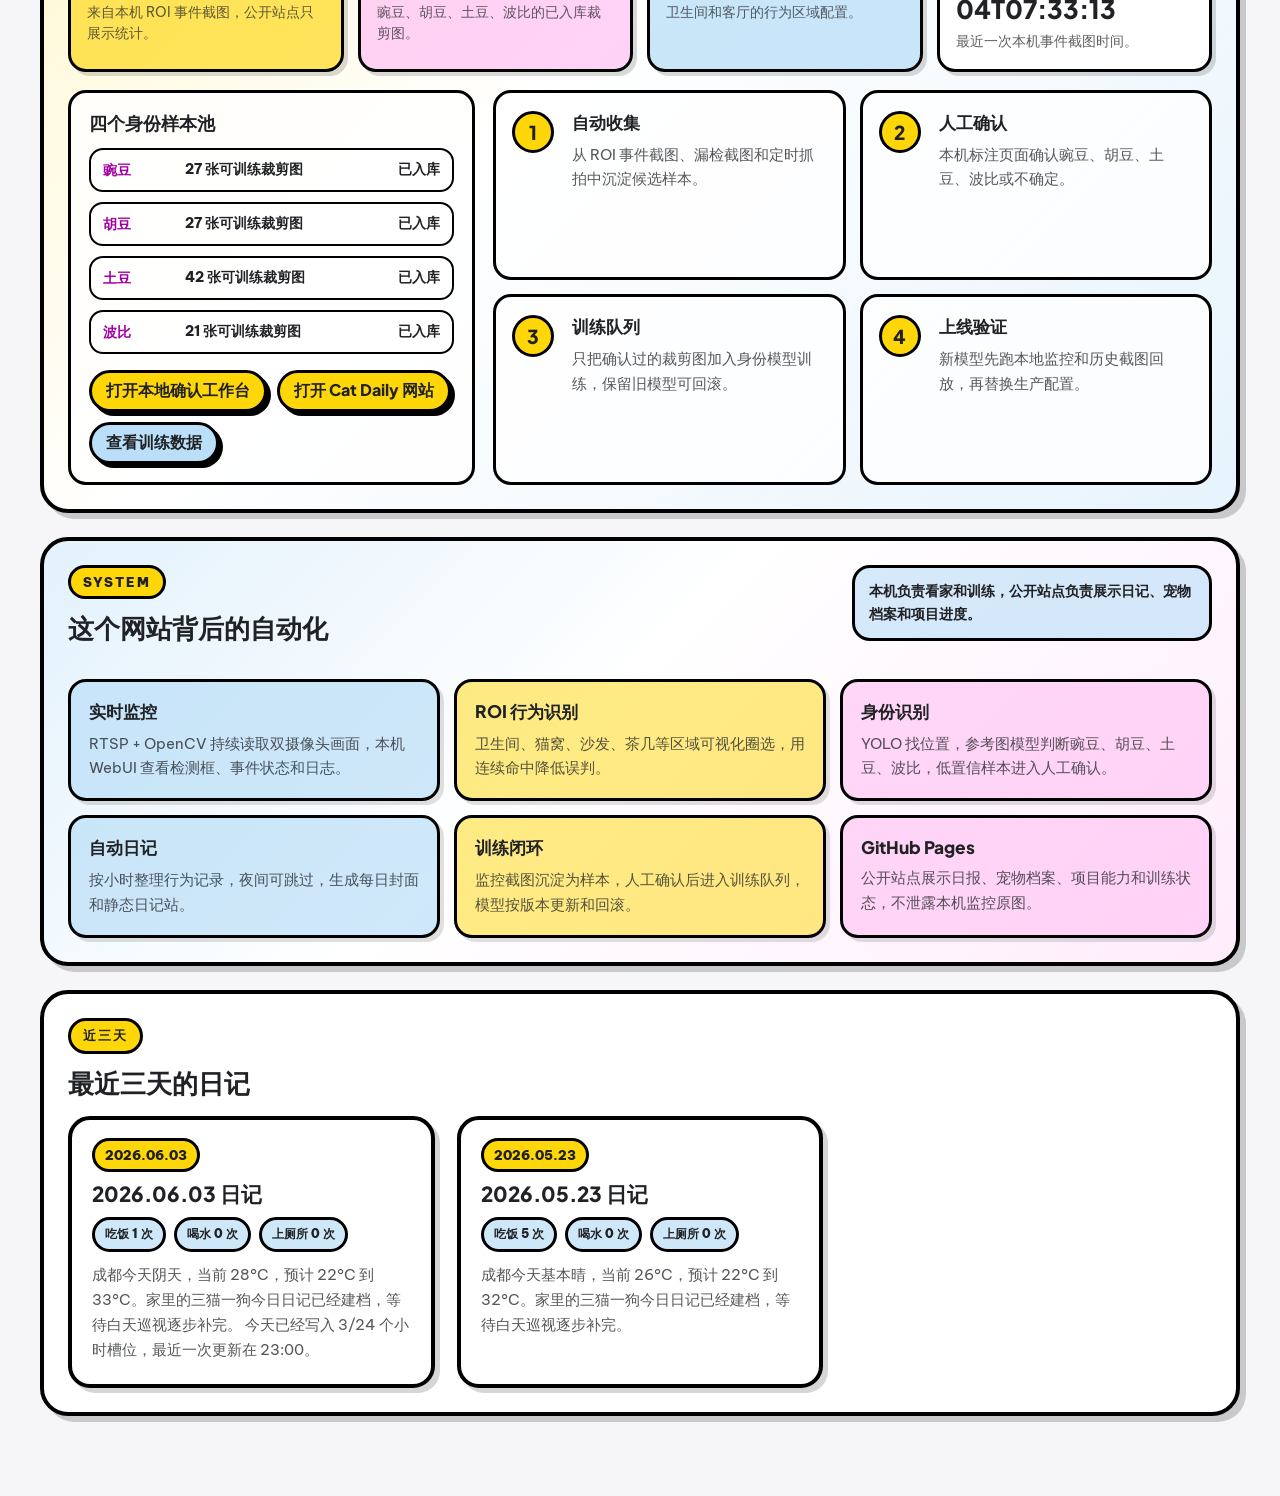
==== commit 3315b478: "Deploy cat-daily site: 2026-06-04 07:48:40 +0800" ====
--- a/index.html
+++ b/index.html
@@ -152,7 +152,7 @@
           
             <article class="training-metric-card">
               <p class="training-metric-label">待确认样本</p>
-              <p class="training-metric-value">150</p>
+              <p class="training-metric-value">154</p>
               <p class="training-metric-detail">来自本机 ROI 事件截图，公开站点只展示统计。</p>
             </article>
             
@@ -170,7 +170,7 @@
             
             <article class="training-metric-card">
               <p class="training-metric-label">最新样本</p>
-              <p class="training-metric-value">2026-06-03T23:14:48</p>
+              <p class="training-metric-value">2026-06-04T07:33:13</p>
               <p class="training-metric-detail">最近一次本机事件截图时间。</p>
             </article>
             
@@ -206,6 +206,7 @@
             
             </div>
             <div class="training-actions">
+              <a class="button button-primary" href="http://127.0.0.1:8001/review.html">打开本地确认工作台</a>
               <a class="button button-primary" href="https://yk19953214748-commits.github.io/cat_daily/">打开 Cat Daily 网站</a>
               <a class="button button-secondary" href="data/training_queue.json">查看训练数据</a>
             </div>
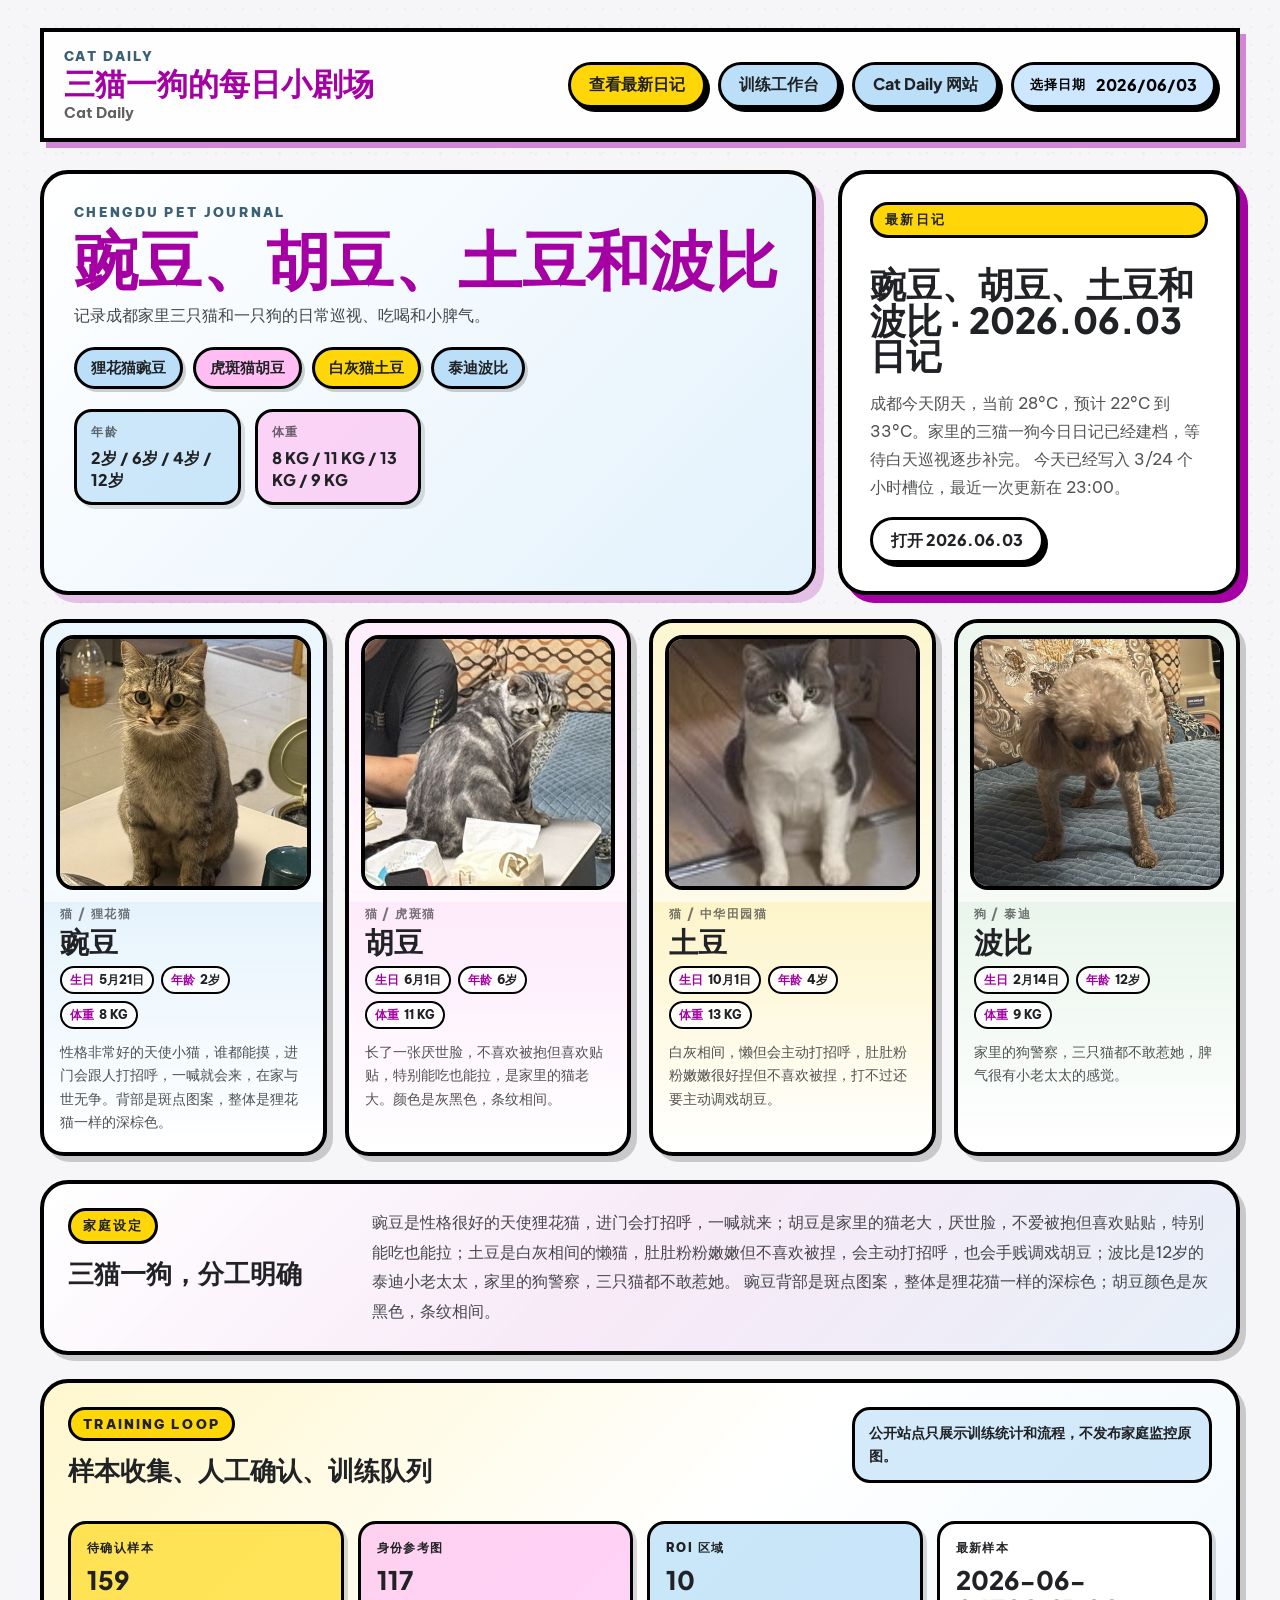
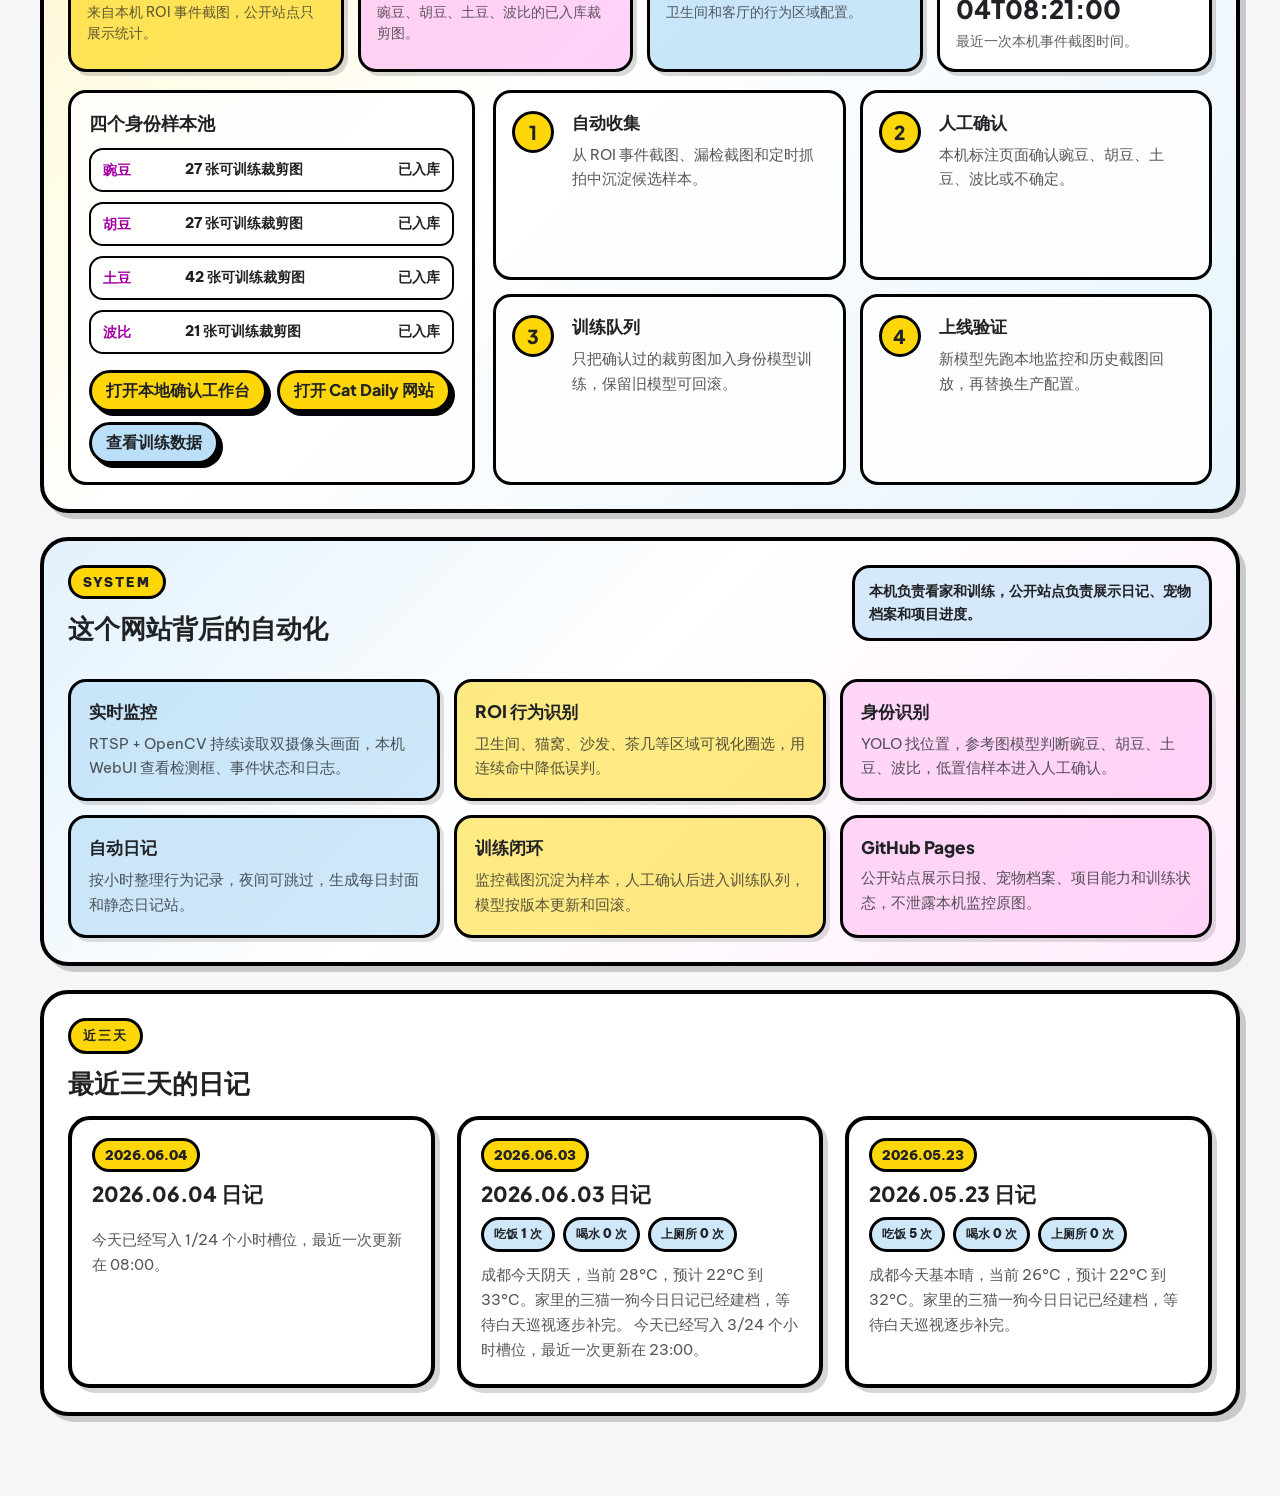
==== commit 7d427de2: "Deploy cat-daily site: 2026-06-04 08:26:10 +0800" ====
--- a/index.html
+++ b/index.html
@@ -152,7 +152,7 @@
           
             <article class="training-metric-card">
               <p class="training-metric-label">待确认样本</p>
-              <p class="training-metric-value">154</p>
+              <p class="training-metric-value">159</p>
               <p class="training-metric-detail">来自本机 ROI 事件截图，公开站点只展示统计。</p>
             </article>
             
@@ -170,7 +170,7 @@
             
             <article class="training-metric-card">
               <p class="training-metric-label">最新样本</p>
-              <p class="training-metric-value">2026-06-04T07:33:13</p>
+              <p class="training-metric-value">2026-06-04T08:21:00</p>
               <p class="training-metric-detail">最近一次本机事件截图时间。</p>
             </article>
             
@@ -289,6 +289,13 @@
         <h2 class="section-title">最近三天的日记</h2>
         <div class="archive-grid">
           
+            <a class="archive-card" href="days/2026-06-04/index.html">
+              <span class="archive-date">2026.06.04</span>
+              <h3 class="archive-title">2026.06.04 日记</h3>
+              <div class="archive-meta"></div>
+              <p class="archive-summary">今天已经写入 1/24 个小时槽位，最近一次更新在 08:00。</p>
+            </a>
+            
             <a class="archive-card" href="days/2026-06-03/index.html">
               <span class="archive-date">2026.06.03</span>
               <h3 class="archive-title">2026.06.03 日记</h3>
@@ -308,7 +315,7 @@
     </div>
     <script>
       (function () {
-        const days = {"2026-06-03": "days/2026-06-03/index.html", "2026-05-23": "days/2026-05-23/index.html"};
+        const days = {"2026-06-04": "days/2026-06-04/index.html", "2026-06-03": "days/2026-06-03/index.html", "2026-05-23": "days/2026-05-23/index.html"};
         const trigger = document.getElementById("calendar-trigger");
         const triggerText = document.getElementById("calendar-trigger-text");
         const popover = document.getElementById("calendar-popover");
